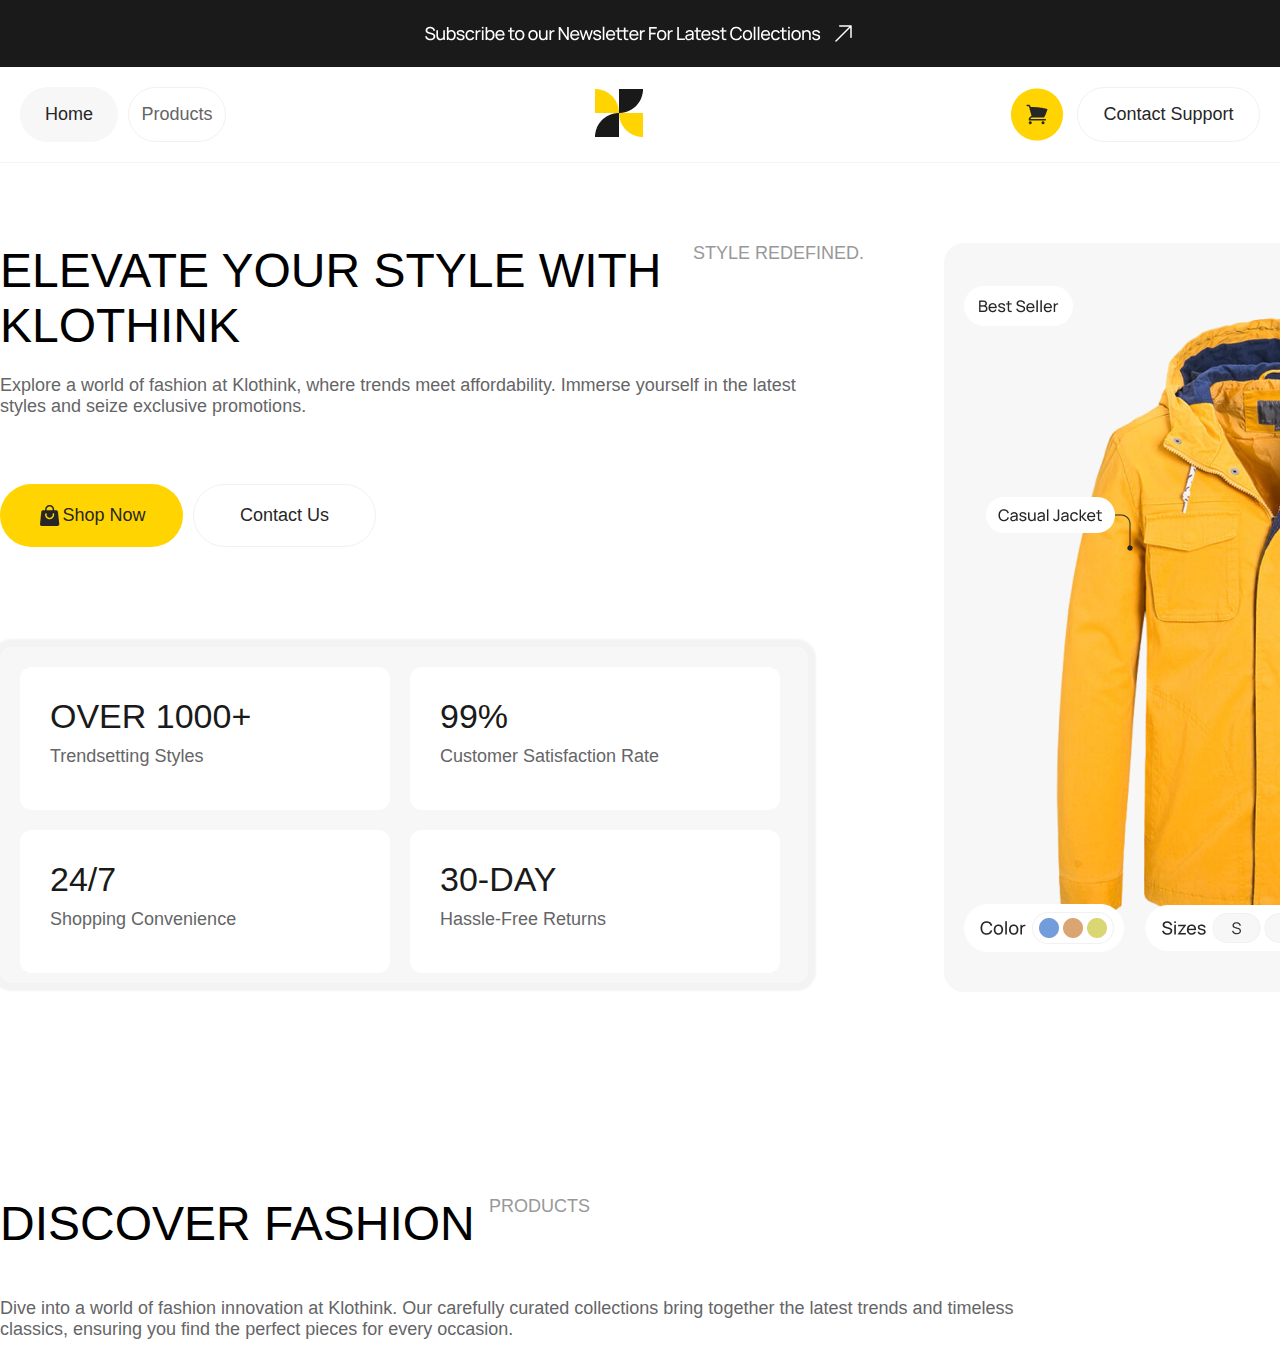
==== index.html @ 0aa6a160 "Add files via upload" ====
<!DOCTYPE html>
<html lang="ru">

<head>
    <meta charset="UTF-8">
    <meta name="viewport" content="width=device-width, initial-scale=1.0">
    <title>Адаптив</title>
    <link rel="stylesheet" href="assets/css/style.css ">
</head>

<body>
    <header>
        <div class="header_inner">
            <div class="header_top">
                <img src="assets/img/link.png" alt="">
            </div>
            <div class="header_bot container">
                <div class="left">
                    <a class="home" href="#">Home</a>
                    <a class="product" href="#">Products</a>
                </div>
                <div class="mid">
                    <img src="assets/img/logo.png" alt="">
                </div>
                <div class="right">
                    <img src="assets/img/cart.png" alt="">
                    <a class="support" href="#">Contact Support</a>
                </div>
            </div>
        </div>
    </header>

    <div class="banner">
        <div class="banner_inner container">
            <div class="banner_left">
                <div class="banner_top">
                    <div class="title">
                        <div class="title_top">
                            <h1>ELEVATE YOUR STYLE WITH KLOTHINK</h1>
                            <p class="style">STYLE REDEFINED.</p>
                        </div>
                        <div class="title_bot">
                            <p>Explore a world of fashion at Klothink, where trends meet affordability. Immerse yourself
                                in the latest styles and seize exclusive promotions.</p>
                        </div>
                    </div>
                    <div class="banner_btn">
                        <a class="shop" href="#"><img src="assets/img/shop.png" alt=""> Shop Now</a>
                        <a class="contact" href="#">Contact Us</a>
                    </div>
                </div>
                <div class="banner_bot">
                    <!-- banner card -->
                    <div class="banner_cards">
                        <div class="bot_card">
                            <p class="card_title">OVER 1000+</p>
                            <p class="card_txt">Trendsetting Styles</p>
                        </div>
                        <div class="bot_card">
                            <p class="card_title">99%</p>
                            <p class="card_txt">Customer Satisfaction Rate</p>
                        </div>
                        <div class="bot_card">
                            <p class="card_title">24/7</p>
                            <p class="card_txt">Shopping Convenience</p>
                        </div>
                        <div class="bot_card">
                            <p class="card_title">30-DAY</p>
                            <p class="card_txt">Hassle-Free Returns</p>
                        </div>
                        <!--banner card -->
                    </div>
                </div>
            </div>
            <div class="banner_right">
                <img src="assets/img/banner_img.png" alt="">
            </div>
        </div>
    </div>
    <!-- banner -->


    <!-- catalog -->
    <div class="catalog">
        <div class="catalog_inner container">
            <div class="catalog_top">
                <div class="catalog_title">
                    <div class="catalog_top">
                        <h1>DISCOVER FASHION</h1>
                        <p class="style">PRODUCTS</p>
                    </div>
                    <div class="catalog_bot">
                        <p>Dive into a world of fashion innovation at Klothink. Our carefully curated collections bring
                            together the latest trends and timeless classics, ensuring you find the perfect pieces for
                            every occasion.</p>
                    </div>
                </div>
            </div>
            <div class="cagtalog_bot">
                
            </div>
        </div>
        
        </div>
        <!-- catalog -->
</body>

</html>
---- assets/css/style.css ----
*{
    margin: 0;
    padding: 0;
    box-sizing: border-box;
    text-decoration: none;
    list-style: none;
    font-family: Arial, Helvetica, sans-serif;
}
.container{
    max-width: 1600px;
    margin: 0 auto;
}
/*header */
.header_top{
    background-color: #1A1A1A;
    height: 67px;
    display: flex;
    justify-content: center;
    align-items: center;
}
.header_bot{
    display: flex;
    justify-content: space-between;
    align-items: center;
    padding: 20px;
    border-bottom: 1px solid #65656712;;
}
.left{
    display: flex;
    gap: 10px;
}
.home{
    color: #262626;
    font-size: 18px;
    width: 98px;
    height: 55px;
    border-radius: 100px;
    background-color: #F7F7F8;
    display: flex;
    align-items: center;
    justify-content: center;
}
.product{
    color: #656567;
    font-size: 18px;
    width: 98px;
    height: 55px;
    border-radius: 100px;
    border: 1px solid #F1F1F3;
    display: flex;
    align-items: center;
    justify-content: center;
}
.right{
    display: flex;
    align-items: center;
    justify-content: center;
    gap: 14px;
}
.support{
    color: #262626;
    font-size: 18px;
    width: 183px;
    height: 55px;
    border-radius: 100px;
    border: 1px solid #F1F1F3;
    display: flex;
    align-items: center;
    justify-content: center;
}
/* header */

/* banner */
.banner{
    margin-top: 80px;
}
.banner_inner{
   display: flex;
   gap: 80px;
}
.title_top{
    display: flex;
    justify-content: space-between;
    align-items: start;
    width: 864px;
    height: 132px;
}
.title h1{
    width: 682px;
    height: 132px;
    font-size: 48px;
    font-weight: 400;
}
.style{
    font-size: 18px;
    color: #98989A;
}
.title_bot p{
    font-size: 18px;
    color: #656567;
    width: 844px;
    height: 54px;
}
.banner_btn{
    display: flex;
    gap: 10px;
    margin-top: 55px;
}
.shop{
    color: #262626;
    background-color: #FFD400;
    font-size: 18px;
    width: 183px;
    height: 63px;
    border-radius: 100px;
    display: flex;
    align-items: center;
    justify-content: center;
}
.contact{
    color: #262626;
    font-size: 18px;
    width: 183px;
    height: 63px;
    border-radius: 100px;
    border: 1px solid #F1F1F3;
    display: flex;
    align-items: center;
    justify-content: center;
}

.banner_bot{
    width: 844px;
    height: 346px;
    margin-top: 100px;
}
.banner_cards{
    width: 808px;
    height: 336px;
    background-color: #F7F7F8;
    box-shadow: 0px 0px 2px 8px rgba(231, 231, 231, 0.485);
    border-radius: 12px;
    padding: 20px;
    display: flex;
    flex-wrap: wrap;
    gap: 20px;
}
.bot_card{
    width: 370px;
    height: 143px;
    background-color: white;
    border-radius: 12px;
    display: flex;
    flex-direction: column;
    align-items: start;
    padding: 30px;
    row-gap: 10px;
}
.card_title{
    font-size: 34px;
    color: #1a1a1a;
    font-weight: 500;
}
.card_txt{
    font-size: 18px;
    color: #656567;
    font-weight: 300;
}
/* banner */

/* cagtalog */
.catalog{
    margin-top: 200px;
}
.catalog_title{
    display: flex;
    flex-direction: column;
    row-gap: 36px;
}
.catalog_top{
    display: flex;
    gap: 8px;
    width: 864px;
    height: 66px;
}
.catalog_title h1{
    width: 481px;
    height: 132px;
    font-size: 48px;
    font-weight: 400;
}
.style{
    font-size: 18px;
    color: #98989A;
}
.catalog_bot p{
    font-size: 18px;
    color: #656567;
    width: 1078px;
    height: 54px;
}


/* catalog */
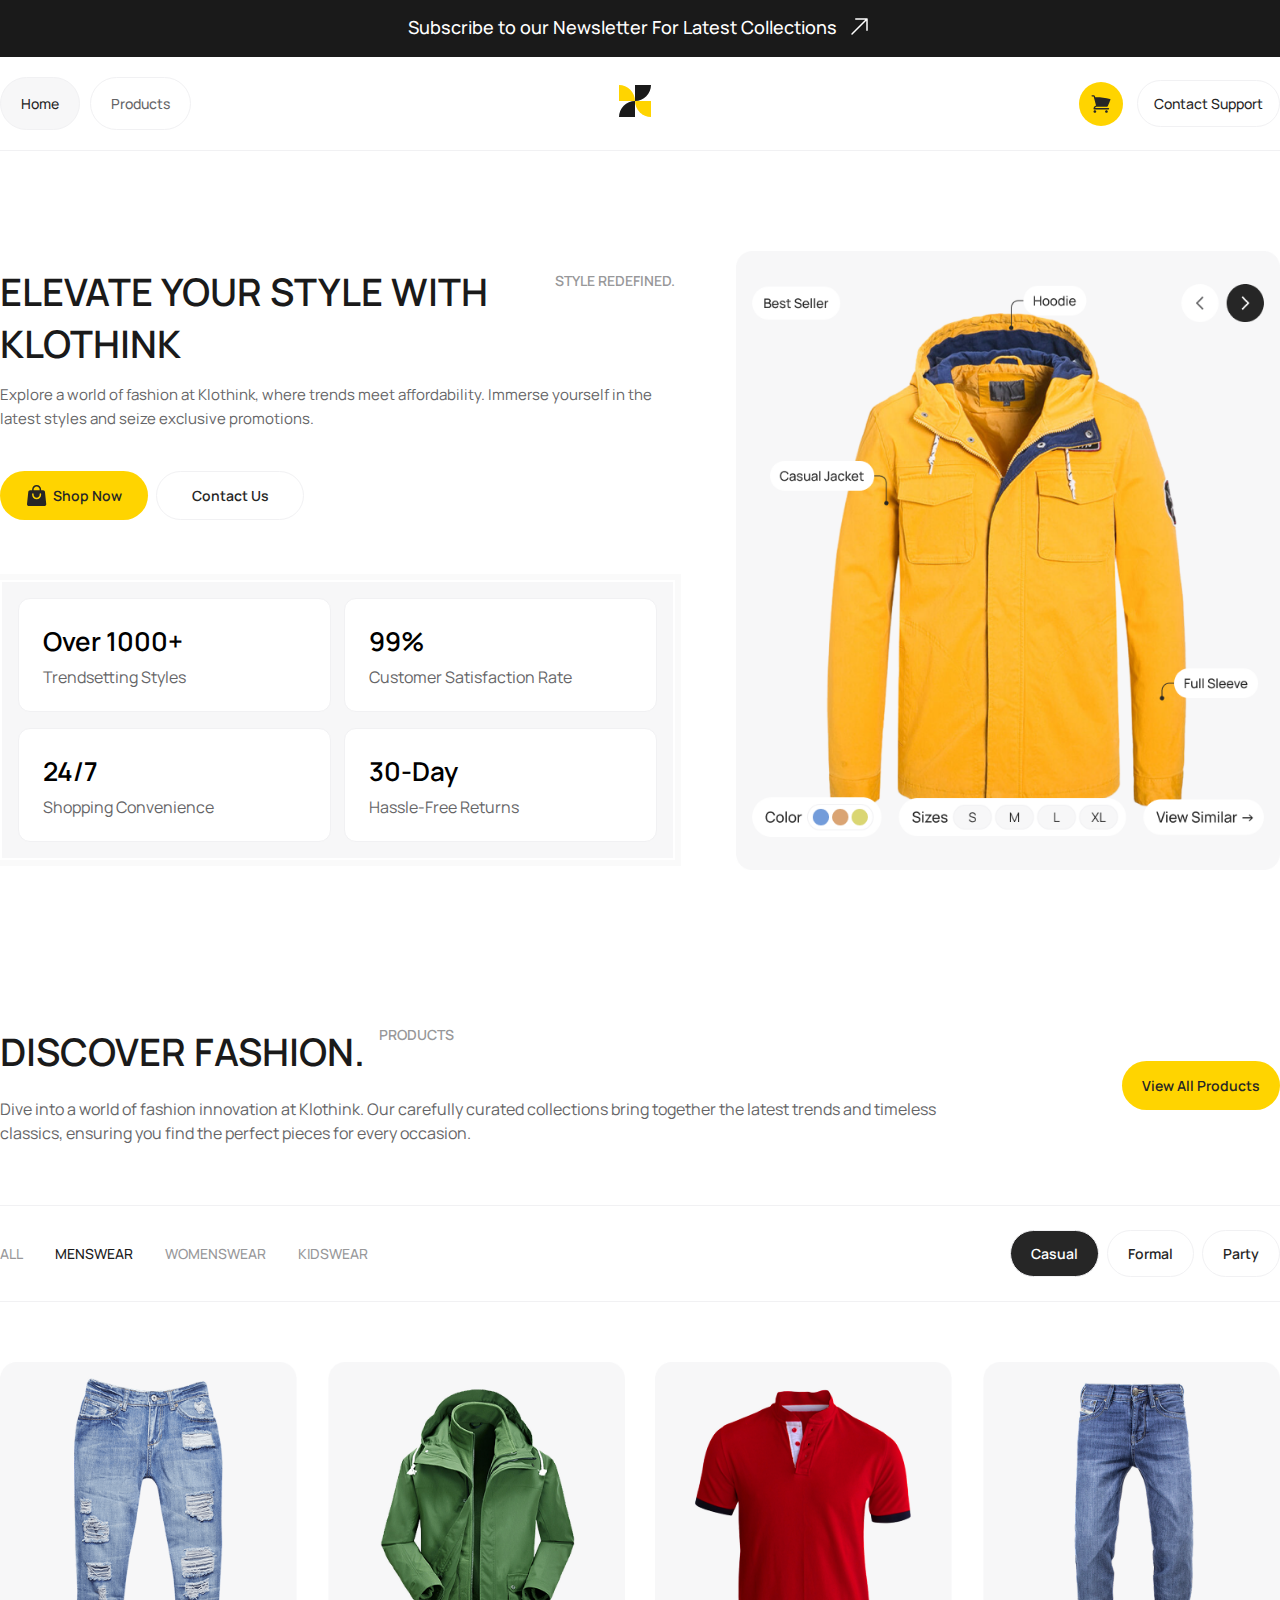
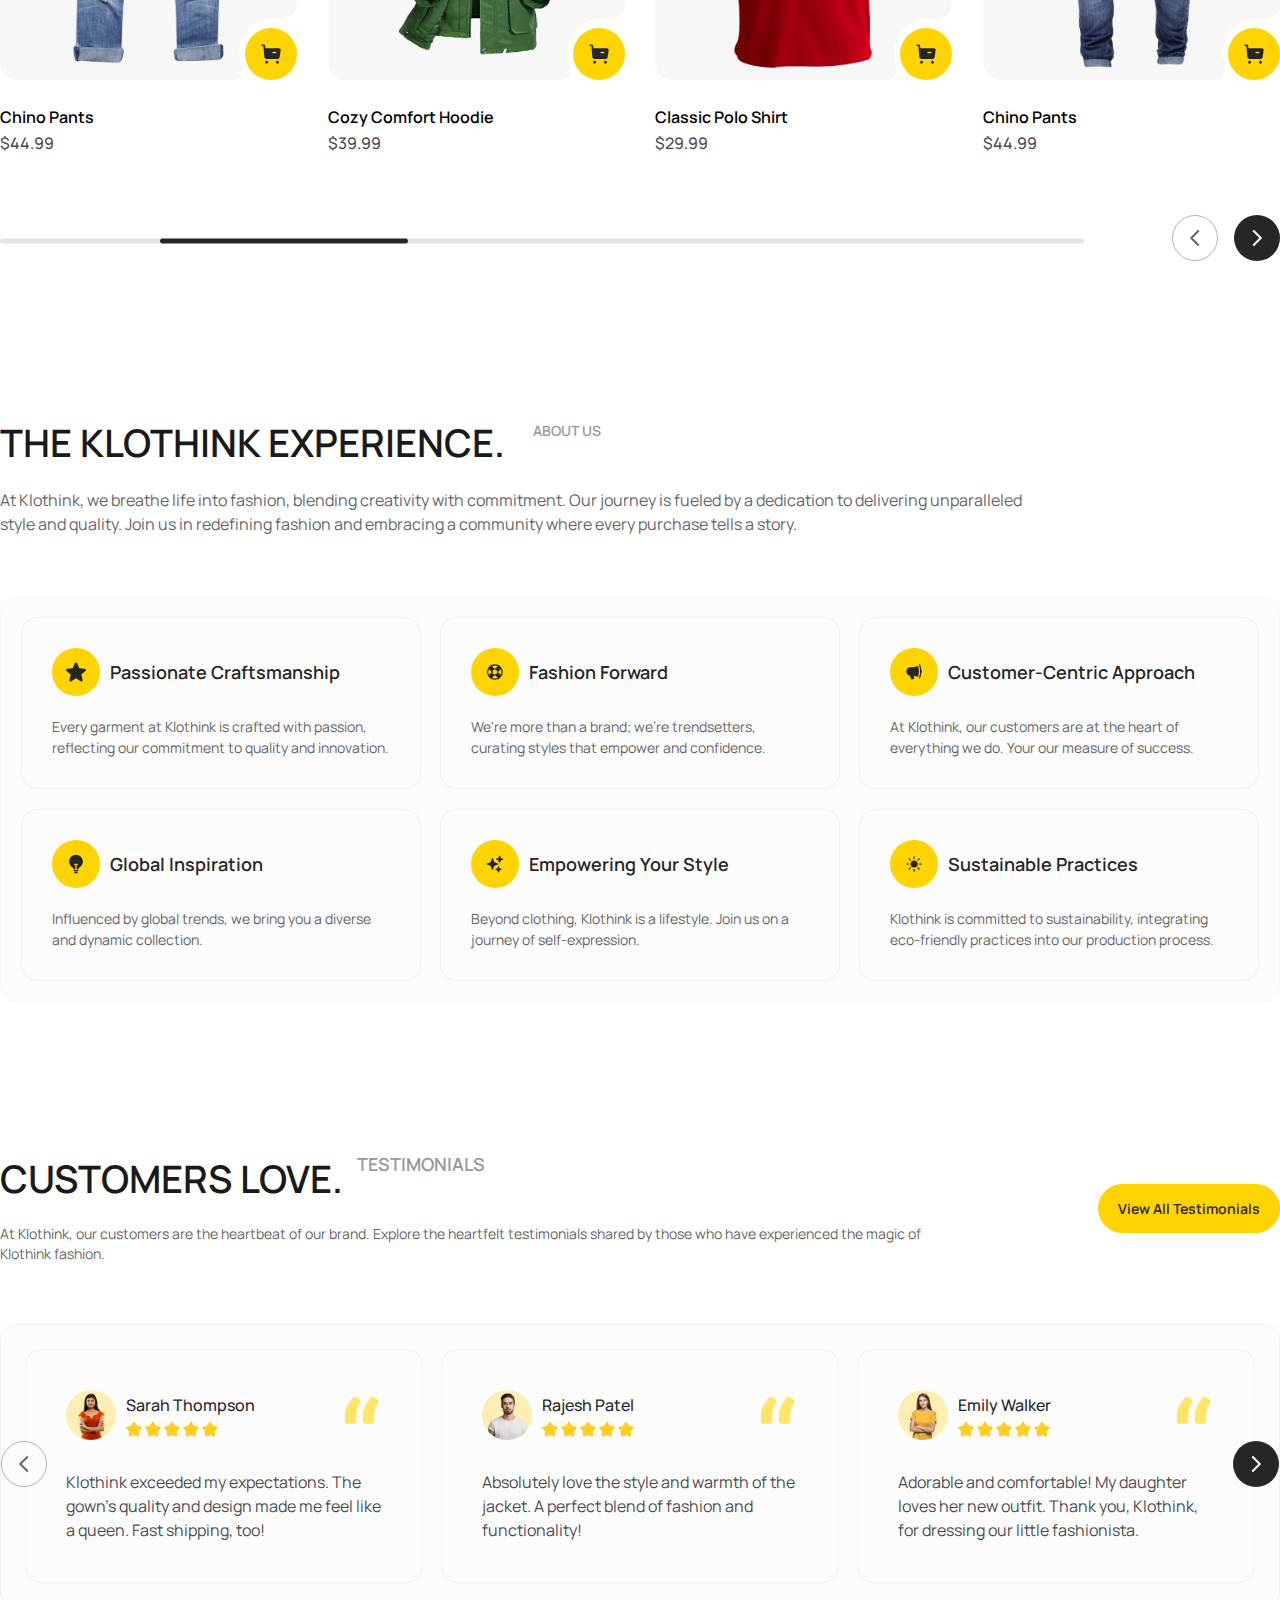
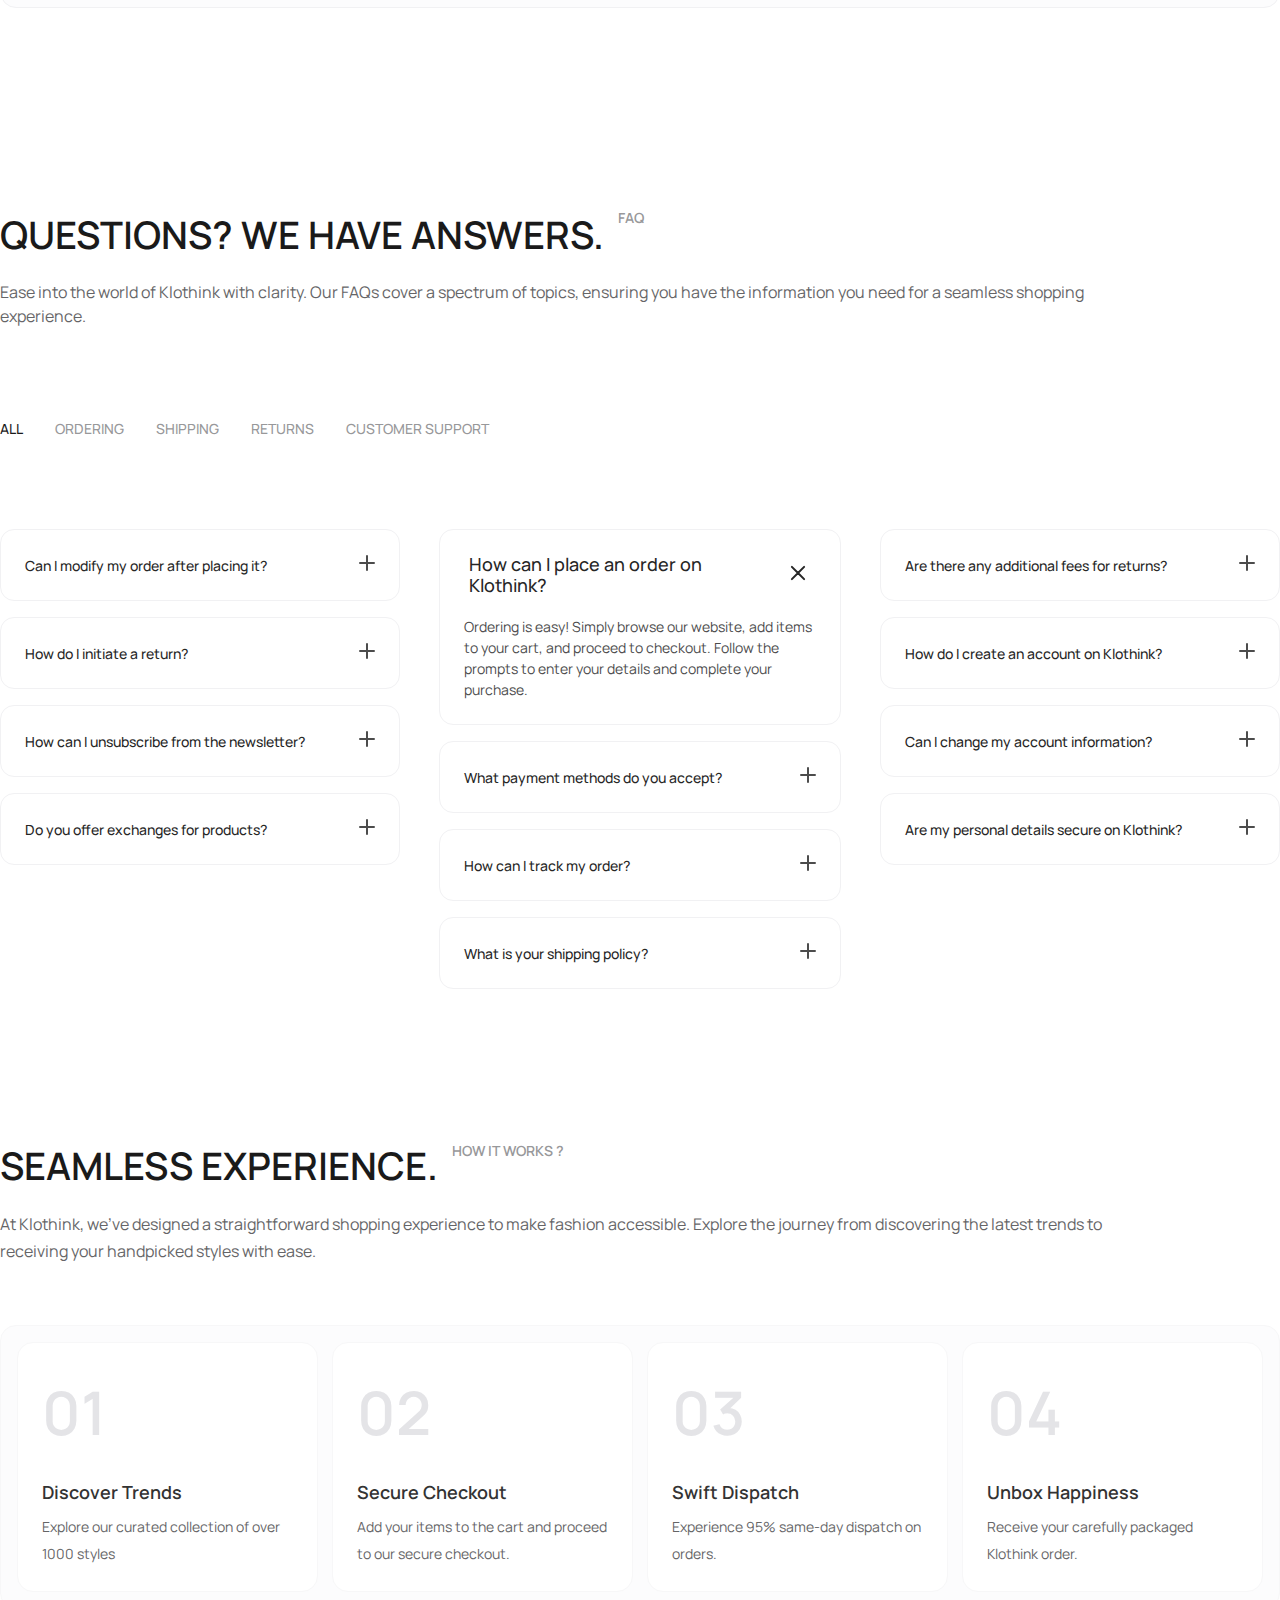
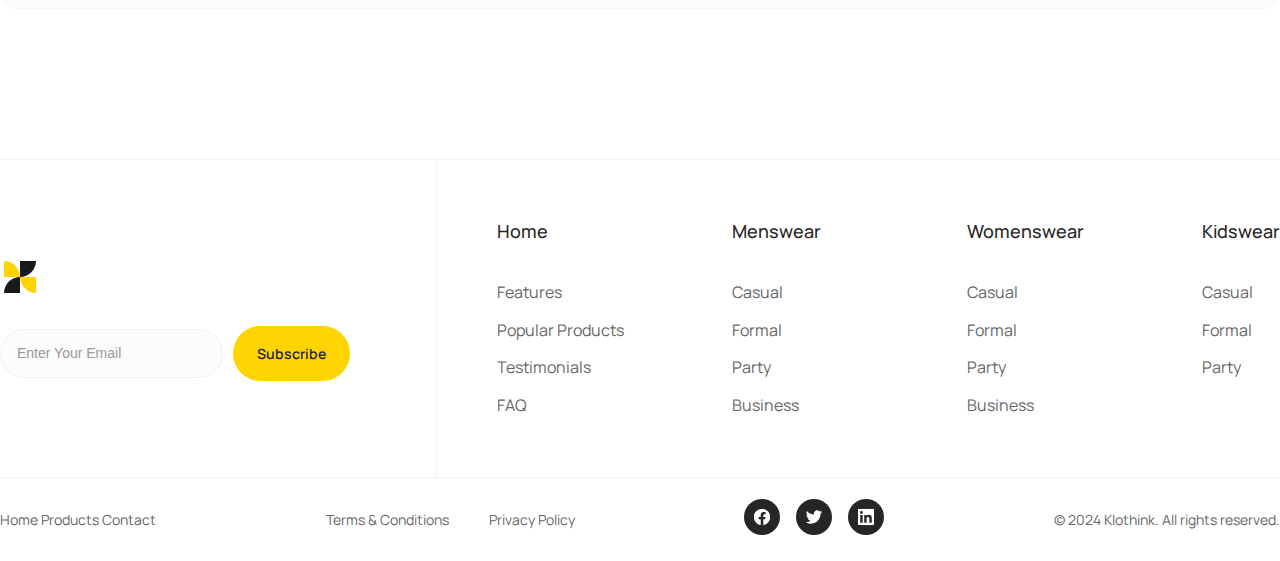
==== commit 6aa4b8f6: "Add files via upload" ====
--- a/index.html
+++ b/index.html
@@ -2,107 +2,876 @@
 <html lang="ru">
 
 <head>
+
     <meta charset="UTF-8">
     <meta name="viewport" content="width=device-width, initial-scale=1.0">
-    <title>Адаптив</title>
-    <link rel="stylesheet" href="assets/css/style.css ">
+    <title>fashion</title>
+    <link rel="stylesheet" href="assets/css/style.css">
+    <link rel="shortcut icon" href="assets/img/header/logo.svg" type="image/x-icon">
+    <link rel="preconnect" href="https://fonts.googleapis.com">
+    <link rel="preconnect" href="https://fonts.gstatic.com" crossorigin>
+    <link href="https://fonts.googleapis.com/css2?family=Manrope:wght@200..800&display=swap" rel="stylesheet">
+    
 </head>
 
+
 <body>
-    <header>
-        <div class="header_inner">
-            <div class="header_top">
-                <img src="assets/img/link.png" alt="">
-            </div>
-            <div class="header_bot container">
-                <div class="left">
-                    <a class="home" href="#">Home</a>
-                    <a class="product" href="#">Products</a>
-                </div>
-                <div class="mid">
-                    <img src="assets/img/logo.png" alt="">
-                </div>
-                <div class="right">
-                    <img src="assets/img/cart.png" alt="">
-                    <a class="support" href="#">Contact Support</a>
-                </div>
+
+    <!-- header -->
+    <header class="header">
+        
+
+            <div class="header__top">
+                <p class="header__top-text">
+                    Subscribe to our Newsletter For Latest Collections
+                </p>
+                <a href="#">
+                    <img src="assets/img/header/vector.svg" alt="header__top-img" class="header__top-img">
+                </a>
+            </div>
+    
+        <div class="container">
+            <div class="header__inner">
+
+                <nav class="menu">
+                    <a href="#" class="menu-link active">Home</a>
+                    <a href="#" class="menu-link">Products</a>
+                </nav>
+
+                <a href="#" class="logo">
+                    <img src="assets/img/header/logo.svg" alt="logo">
+                </a>
+
+                <div class="header__right">
+                    <a href="#" class="korzina-btn">
+                        <img src="assets/img/header/korzina.svg" alt="korzina">
+                    </a>
+
+                    <a href="#" class="header-btn">Contact Support</a>
+
+                    <a class="burger" href="#">
+                        <img src="assets/img/header/burger.svg" alt="burger">
+                    </a>
+                </div>
+                
+
             </div>
         </div>
     </header>
-
-    <div class="banner">
-        <div class="banner_inner container">
-            <div class="banner_left">
-                <div class="banner_top">
-                    <div class="title">
-                        <div class="title_top">
-                            <h1>ELEVATE YOUR STYLE WITH KLOTHINK</h1>
-                            <p class="style">STYLE REDEFINED.</p>
-                        </div>
-                        <div class="title_bot">
-                            <p>Explore a world of fashion at Klothink, where trends meet affordability. Immerse yourself
-                                in the latest styles and seize exclusive promotions.</p>
-                        </div>
-                    </div>
-                    <div class="banner_btn">
-                        <a class="shop" href="#"><img src="assets/img/shop.png" alt=""> Shop Now</a>
-                        <a class="contact" href="#">Contact Us</a>
-                    </div>
-                </div>
-                <div class="banner_bot">
-                    <!-- banner card -->
-                    <div class="banner_cards">
-                        <div class="bot_card">
-                            <p class="card_title">OVER 1000+</p>
-                            <p class="card_txt">Trendsetting Styles</p>
-                        </div>
-                        <div class="bot_card">
-                            <p class="card_title">99%</p>
-                            <p class="card_txt">Customer Satisfaction Rate</p>
-                        </div>
-                        <div class="bot_card">
-                            <p class="card_title">24/7</p>
-                            <p class="card_txt">Shopping Convenience</p>
-                        </div>
-                        <div class="bot_card">
-                            <p class="card_title">30-DAY</p>
-                            <p class="card_txt">Hassle-Free Returns</p>
-                        </div>
-                        <!--banner card -->
-                    </div>
-                </div>
-            </div>
-            <div class="banner_right">
-                <img src="assets/img/banner_img.png" alt="">
+    <!-- end-header -->
+
+
+    <!-- main -->
+    <main class="main">
+        
+        <!-- banner -->
+        <div class="banner">
+            <div class="container">
+                <div class="banner__inner">
+
+                    <div class="banner__left">
+
+                        <div class="banner__content">
+    
+                            <h2 class="banner__title">
+                                Elevate Your Style with Klothink
+                            </h2>
+    
+                            <p class="banner__subtitle">
+                                Style Redefined.
+                            </p>
+    
+                        </div>
+    
+                        <p class="banner__text">
+                            Explore a world of fashion at Klothink, where trends meet affordability. Immerse yourself in the latest styles and seize exclusive promotions.
+                        </p>
+    
+                        <div class="banner__btn-group">
+    
+                            <a href="#" class="shop-btn">
+                                <img src="assets/img/banner/buy.svg" alt="buy">
+                                Shop Now
+                            </a>
+    
+                            <a href="#" class="us-btn">
+                                Contact Us
+                            </a>
+    
+                        </div>
+
+                        <div class="sub">
+                            <div class="sub-cart">
+
+                                <h3 class="sub-cart__title">
+                                    Over 1000+
+                                </h3>
+
+                                <p class="sub-cart__text">
+                                    Trendsetting Styles
+                                </p>
+
+                            </div>
+                            <div class="sub-cart">
+
+                                <h3 class="sub-cart__title">
+                                    99%
+                                </h3>
+
+                                <p class="sub-cart__text">
+                                    Customer Satisfaction Rate
+                                </p>
+
+                            </div>
+                            <div class="sub-cart">
+
+                                <h3 class="sub-cart__title">
+                                    24/7
+                                </h3>
+
+                                <p class="sub-cart__text">
+                                    Shopping Convenience
+                                </p>
+
+                            </div>
+                            <div class="sub-cart">
+
+                                <h3 class="sub-cart__title">
+                                    30-Day
+                                </h3>
+
+                                <p class="sub-cart__text">
+                                    Hassle-Free Returns
+                                </p>
+
+                            </div>
+                        </div>
+
+                    </div>
+
+
+                    <div class="banner__right">
+                        <img src="assets/img/banner/banner.png" alt="banner-img">
+                        <div class="banner-str">
+                            <a href="#" class="left-arrow">
+                                <img src="assets/img/banner/left-arrow.svg" alt="left-arrow">
+                            </a>
+                            <a href="#" class="left-arrow">
+                                <img src="assets/img/banner/right-arrow.svg" alt="right-arrow">
+                            </a>
+                        </div>
+                    </div>
+
+                </div>
             </div>
         </div>
-    </div>
-    <!-- banner -->
-
-
-    <!-- catalog -->
-    <div class="catalog">
-        <div class="catalog_inner container">
-            <div class="catalog_top">
-                <div class="catalog_title">
-                    <div class="catalog_top">
-                        <h1>DISCOVER FASHION</h1>
-                        <p class="style">PRODUCTS</p>
-                    </div>
-                    <div class="catalog_bot">
-                        <p>Dive into a world of fashion innovation at Klothink. Our carefully curated collections bring
-                            together the latest trends and timeless classics, ensuring you find the perfect pieces for
-                            every occasion.</p>
-                    </div>
-                </div>
-            </div>
-            <div class="cagtalog_bot">
+        <!-- end-banner -->
+
+        <!-- catalog -->
+        <div class="catalog">
+            <div class="container">
+                <div class="catalog__inner">
+
+                    <div class="catalog__content">
+                        <div class="catalog__left">
+                            <div class="catalog__left-top">
+                                <h2 class="catalog__title">
+                                    Discover Fashion.
+                                </h2>
+        
+                                <p class="catalog__subtitle">
+                                    Products
+                                </p>
+                            </div>
+
+                            <p class="catalog__left-text">
+                                Dive into a world of fashion innovation at Klothink. Our carefully curated collections bring together the latest trends and timeless classics, ensuring you find the perfect pieces for every occasion.
+                            </p>
+                        </div>
+
+                        <a href="#" class="catalog__content-btn">
+                            View All Products
+                        </a>
+                    </div>
+
+                    <div class="catalog-nav">
+
+                        <div class="filter">
+                            <a href="#" class="filter-link">All</a>
+                            <a href="#" class="filter-link filter-active">Menswear</a>
+                            <a href="#" class="filter-link">Womenswear</a>
+                            <a href="#" class="filter-link filter-a">Kidswear</a>
+                        </div>
+
+                        <div class="catalog__menu">
+                            <a href="#" class="catalog__menu-link catalog-active">Casual</a>
+                            <a href="#" class="catalog__menu-link">Formal</a>
+                            <a href="#" class="catalog__menu-link">Party</a>
+                        </div>
+
+                    </div>
+
+                    <div class="catalog-cards">
+                        <div class="catalog-card">
+                            <img src="assets/img/catalog/Shape1.png" alt="shape">
+                            <div class="catalog-card__bott">
+                                <div class="catalog-card__info">
+                                    <h3 class="catalog-card__title">
+                                        Chino Pants
+                                    </h3>
+                                    <p class="price">
+                                        $44.99
+                                    </p>
+                                </div>
+                                <div class="catalog-card__pag">
+                                    <a href="#">
+                                        <img src="assets/img/catalog/left.svg" alt="arrow">
+                                    </a>
+                                    <a href="#">
+                                        <img src="assets/img/catalog/right.svg" alt="arrow">
+                                    </a>
+                                </div>
+                            </div>
+                            <a href="#" class="kor">
+                                <img src="assets/img/catalog/korzina.svg" alt="kor">
+                            </a>
+                        </div>
+
+                        <div class="catalog-card catalog-card__none">
+                            <img src="assets/img/catalog/Shape2.png" alt="shape">
+                            <h3 class="catalog-card__title">
+                                Cozy Comfort Hoodie
+                            </h3>
+                            <p class="price">
+                                $39.99
+                            </p>
+                            <a href="#" class="kor">
+                                <img src="assets/img/catalog/korzina.svg" alt="kor">
+                            </a>
+                        </div>
+
+                        <div class="catalog-card catalog-card__none">
+                            <img src="assets/img/catalog/Shape3.png" alt="shape">
+                            <h3 class="catalog-card__title">
+                                Classic Polo Shirt
+                            </h3>
+                            <p class="price">
+                                $29.99
+                            </p>
+                            <a href="#" class="kor">
+                                <img src="assets/img/catalog/korzina.svg" alt="kor">
+                            </a>
+                        </div>
+
+                        <div class="catalog-card catalog-card__none">
+                            <img src="assets/img/catalog/Shape4.png" alt="shape">
+                            <div class="catalog-card__info">
+                                <h3 class="catalog-card__title">
+                                    Chino Pants
+                                </h3>
+                                <p class="price">
+                                    $44.99
+                                </p>
+                            </div>
+                            <a href="#" class="kor">
+                                <img src="assets/img/catalog/korzina.svg" alt="kor">
+                            </a>
+ 
+                        </div>
+                    </div>
+
+                    <div class="catalog__bottom">
+                        <img src="assets/img/catalog/scroller2.png" alt="scroller" class="scroller2">
+                        <img class="scroller" src="assets/img/catalog/Scroller.png" alt="Scroller">
+                        <div class="catalog-pag">
+                            <a href="#">
+                                <img src="assets/img/catalog/left.svg" alt="arrow">
+                            </a>
+                            <a href="#">
+                                <img src="assets/img/catalog/right.svg" alt="arrow">
+                            </a>
+                        </div>
+                    </div>
+
+                </div>
+            </div>
+        </div>
+        <!-- end-catalog -->
+
+        <!-- about -->
+        <div class="about">
+            <div class="container">
+
+                <div class="about__content">
+                    <div class="about__content-top">
+                        <h2 class="about__content-title">
+                            The Klothink Experience.
+                        </h2>
+
+                        <p class="about__content-subtitle">
+                            About Us
+                        </p>
+                    </div>
+
+                    <p class="about__content-text">
+                        At Klothink, we breathe life into fashion, blending creativity with commitment. Our journey is fueled by a dedication to delivering unparalleled style and quality. Join us in redefining fashion and embracing a community where every purchase tells a story.
+                    </p>
+                </div>
+
+
+                <div class="about__inner">
+                    <div class="about-card">
+                        <div class="about-card__top">
+                            <div class="about-img">
+                                <img src="assets/img/about/icon6.svg" alt="about-img">
+                            </div>
+                            <p class="about-card__name">
+                                Passionate Craftsmanship
+                            </p>
+                        </div>
+                        <div class="about-card__text">
+                            Every garment at Klothink is crafted with passion, reflecting our commitment to quality and innovation.
+                        </div>
+                    </div>
+
+                    <div class="about-card">
+                        <div class="about-card__top">
+                            <div class="about-img">
+                                <img src="assets/img/about/icon1.svg" alt="about-img">
+                            </div>
+                            <p class="about-card__name">
+                                Fashion Forward
+                            </p>
+                        </div>
+                        <div class="about-card__text">
+                            We're more than a brand; we're trendsetters, curating styles that empower and confidence.
+                        </div>
+                    </div>
+
+                    <div class="about-card about-card__none">
+                        <div class="about-card__top">
+                            <div class="about-img">
+                                <img src="assets/img/about/icon2.svg" alt="about-img">
+                            </div>
+                            <p class="about-card__name">
+                                Customer-Centric Approach
+                            </p>
+                        </div>
+                        <div class="about-card__text">
+                            At Klothink, our customers are at the heart of everything we do. Your our measure of success.
+                        </div>
+                    </div>
+
+                    <div class="about-card about-card__none">
+                        <div class="about-card__top">
+                            <div class="about-img">
+                                <img src="assets/img/about/icon3.svg" alt="about-img">
+                            </div>
+                            <p class="about-card__name">
+                                Global Inspiration
+                            </p>
+                        </div>
+                        <div class="about-card__text">
+                            Influenced by global trends, we bring you a diverse and dynamic collection.
+                        </div>
+                    </div>
+
+                    <div class="about-card about-card__none">
+                        <div class="about-card__top">
+                            <div class="about-img">
+                                <img src="assets/img/about/icon4.svg" alt="about-img">
+                            </div>
+                            <p class="about-card__name">
+                                Empowering Your Style
+                            </p>
+                        </div>
+                        <div class="about-card__text">
+                            Beyond clothing, Klothink is a lifestyle. Join us on a journey of self-expression.
+                        </div>
+                    </div>
+
+                    <div class="about-card about-card__none">
+                        <div class="about-card__top">
+                            <div class="about-img">
+                                <img src="assets/img/about/icon5.svg" alt="about-img">
+                            </div>
+                            <p class="about-card__name">
+                                Sustainable Practices
+                            </p>
+                        </div>
+                        <div class="about-card__text">
+                            Klothink is committed to sustainability, integrating eco-friendly practices into our production process.
+                        </div>
+                    </div>
+
+                    
+                </div>
+                <div class="about-card__view">
+                    <a href="#" class="view__text">Wiew All</a>
+                    <img src="assets/img/about/Icon.svg" alt="icon">
+                </div>
+            </div>
+        </div>
+        <!-- end-about -->
+
+        <!-- otz -->
+        <div class="otz">
+            <div class="container">
+
+                <div class="otz__content">
+                    <div class="otz__left">
+                        <div class="otz__left-top">
+                            <h2 class="otz__title">
+                                Customers Love.
+                            </h2>
+    
+                            <p class="otz__subtitle">
+                                Testimonials
+                            </p>
+                        </div>
+
+                        <p class="otz__left-text">
+                            At Klothink, our customers are the heartbeat of our brand. Explore the heartfelt testimonials shared by those who have experienced the magic of Klothink fashion.
+                        </p>
+                    </div>
+
+                    <a href="#" class="otz__content-btn">
+                        View All Testimonials
+                    </a>
+                </div>
+
+                <div class="otz__inner">
+                    <div class="otz-card">
+                        <div class="otz__top">
+                            <div class="user">
+                                <img src="assets/img/otz/Image.svg" alt="shape">
+                                <div class="user__content">
+                                    <p class="name">Sarah Thompson</p>
+                                    <div class="stars">
+                                        <img src="assets/img/otz/Shape.svg" alt="star">
+                                        <img src="assets/img/otz/Shape.svg" alt="star">
+                                        <img src="assets/img/otz/Shape.svg" alt="star">
+                                        <img src="assets/img/otz/Shape.svg" alt="star">
+                                        <img src="assets/img/otz/Shape.svg" alt="star">
+                                    </div>
+                                </div>
+                            </div>
+                            <img src="assets/img/otz/Icon.svg" alt="r-otz" class="r-otz">
+                        </div>
+                        <div class="otz__text">
+                            Klothink exceeded my expectations. The gown's quality and design made me feel like a queen. Fast shipping, too!
+                        </div>
+                    </div>
+                    <div class="otz-card otz-card__none-mobile">
+                        <div class="otz__top">
+                            <div class="user">
+                                <img src="assets/img/otz/Image-1.svg" alt="shape">
+                                <div class="user__content">
+                                    <p class="name">Rajesh Patel</p>
+                                    <div class="stars">
+                                        <img src="assets/img/otz/Shape.svg" alt="star">
+                                        <img src="assets/img/otz/Shape.svg" alt="star">
+                                        <img src="assets/img/otz/Shape.svg" alt="star">
+                                        <img src="assets/img/otz/Shape.svg" alt="star">
+                                        <img src="assets/img/otz/Shape.svg" alt="star">
+                                    </div>
+                                </div>
+                            </div>
+                            <img src="assets/img/otz/Icon.svg" alt="r-otz" class="r-otz">
+                        </div>
+                        <div class="otz__text">
+                            Absolutely love the style and warmth of the jacket. A perfect blend of fashion and functionality!
+                        </div>
+                    </div>
+                    <div class="otz-card otz-card__none">
+                        <div class="otz__top">
+                            <div class="user">
+                                <img src="assets/img/otz/Image-2.svg" alt="shape">
+                                <div class="user__content">
+                                    <p class="name">Emily Walker</p>
+                                    <div class="stars">
+                                        <img src="assets/img/otz/Shape.svg" alt="star">
+                                        <img src="assets/img/otz/Shape.svg" alt="star">
+                                        <img src="assets/img/otz/Shape.svg" alt="star">
+                                        <img src="assets/img/otz/Shape.svg" alt="star">
+                                        <img src="assets/img/otz/Shape.svg" alt="star">
+                                    </div>
+                                </div>
+                            </div>
+                            <img src="assets/img/otz/Icon.svg" alt="r-otz" class="r-otz">
+                        </div>
+                        <div class="otz__text">
+                            Adorable and comfortable! My daughter loves her new outfit. Thank you, Klothink, for dressing our little fashionista.
+                        </div>
+                    </div>
+                    <a href="#" class="left">
+                        <img src="assets/img/catalog/left.svg" alt="arrow">
+                    </a>
+                    <a href="#" class="right">
+                        <img src="assets/img/catalog/right.svg" alt="arrow">
+                    </a>
+                </div>
+            </div>
+        </div>
+        <!-- end-otz -->
+
+        <!-- ques -->
+        <div class="ques">
+            <div class="container">
+
+                <div class="ques__content">
+                    <div class="ques__content-top">
+                        <h2 class="ques__content-title">
+                            Questions? We Have Answers.
+                        </h2>
+
+                        <p class="ques__content-subtitle">
+                            FAQ
+                        </p>
+                    </div>
+
+                    <p class="ques__content-text">
+                        Ease into the world of Klothink with clarity. Our FAQs cover a spectrum of topics, ensuring you have the information you need for a seamless shopping experience.
+                    </p>
+
+                    <a href="#" class="faq-btn">
+                        Vill All FAQ’s
+                    </a>
+                </div>
+
+                <div class="filter ques-filter">
+                    <a href="#" class="filter-link filter-active">All</a>
+                    <a href="#" class="filter-link">Ordering</a>
+                    <a href="#" class="filter-link">Shipping</a>
+                    <a href="#" class="filter-link">Returns</a>
+                    <a href="#" class="filter-link filter-link__none">Customer Support</a>
+                </div>
+
+                <div class="ques__inner">
+                    <div class="ques__block">
+                        <div class="ques__card">
+                            <p class="ques__card-text">
+                                Can I modify my order after placing it?
+                            </p>
+                            <a href="#" class="ques__card-img">
+                                <img src="assets/img/ques/plus.svg" alt="plus">
+                            </a>
+                        </div>
+                        <div class="ques__card">
+                            <p class="ques__card-text">
+                                How do I initiate a return?
+                            </p>
+                            <a href="#" class="ques__card-img">
+                                <img src="assets/img/ques/plus.svg" alt="plus">
+                            </a>
+                        </div>
+                        <div class="ques__card">
+                            <p class="ques__card-text">
+                                How can I unsubscribe from the newsletter?
+                            </p>
+                            <a href="#" class="ques__card-img">
+                                <img src="assets/img/ques/plus.svg" alt="plus">
+                            </a>
+                        </div>
+                        <div class="ques__card">
+                            <p class="ques__card-text">
+                                Do you offer exchanges for products?
+                            </p>
+                            <a href="#" class="ques__card-img">
+                                <img src="assets/img/ques/plus.svg" alt="plus">
+                            </a>
+                        </div>
+                    </div>
+
+                    <div class="ques__block ques__block-none">
+                        <div class="ques__card ques__card-act">
+                            <div class="ques__card-top">
+                                <p class="ques__card-text ques__card-active">
+                                    How can I place an order on Klothink?
+                                </p>
+                                <a href="#" class="ques__card-img">
+                                    <img class="x-img" src="assets/img/ques/x.svg" alt="x">
+                                </a>
+                            </div>
+                            <p class="comment">
+                                Ordering is easy! Simply browse our website, add items to your cart, and proceed to checkout. Follow the prompts to enter your details and complete your purchase.
+                            </p>
+                        </div>
+                        <div class="ques__card">
+                            <p class="ques__card-text">
+                                What payment methods do you accept?
+                            </p>
+                            <a href="#" class="ques__card-img">
+                                <img src="assets/img/ques/plus.svg" alt="plus">
+                            </a>
+                        </div>
+                        <div class="ques__card">
+                            <p class="ques__card-text">
+                                How can I track my order?
+                            </p>
+                            <a href="#" class="ques__card-img">
+                                <img src="assets/img/ques/plus.svg" alt="plus">
+                            </a>
+                        </div>
+                        <div class="ques__card">
+                            <p class="ques__card-text">
+                                What is your shipping policy?
+                            </p>
+                            <a href="#" class="ques__card-img">
+                                <img src="assets/img/ques/plus.svg" alt="plus">
+                            </a>
+                        </div>
+                    </div>
+
+                    <div class="ques__block ques__block-none">
+                        <div class="ques__card">
+                            <p class="ques__card-text">
+                                Are there any additional fees for returns?
+                            </p>
+                            <a href="#" class="ques__card-img">
+                                <img src="assets/img/ques/plus.svg" alt="plus">
+                            </a>
+                        </div>
+                        <div class="ques__card">
+                            <p class="ques__card-text">
+                                How do I create an account on Klothink?
+                            </p>
+                            <a href="#" class="ques__card-img">
+                                <img src="assets/img/ques/plus.svg" alt="plus">
+                            </a>
+                        </div>
+                        <div class="ques__card">
+                            <p class="ques__card-text">
+                                Can I change my account information?
+                            </p>
+                            <a href="#" class="ques__card-img">
+                                <img src="assets/img/ques/plus.svg" alt="plus">
+                            </a>
+                        </div>
+                        <div class="ques__card">
+                            <p class="ques__card-text">
+                                Are my personal details secure on Klothink?
+                            </p>
+                            <a href="#" class="ques__card-img">
+                                <img src="assets/img/ques/plus.svg" alt="plus">
+                            </a>
+                        </div>
+                    </div>
+                </div>
+
+            </div>
+        </div>
+        <!-- end-ques -->
+
+        <!-- seam -->
+        <div class="seam">
+            <div class="container">
+
+                <div class="seam__content">
+                    <div class="seam__content-top">
+                        <h2 class="seam__content-title">
+                            Seamless Experience.
+                        </h2>
+
+                        <p class="seam__content-subtitle">
+                            How it Works ?
+                        </p>
+                    </div>
+
+                    <p class="seam__content-text">
+                        At Klothink, we've designed a straightforward shopping experience to make fashion accessible. Explore the journey from discovering the latest trends to receiving your handpicked styles with ease.
+                    </p>
+                </div>
                 
+                <div class="seam__inner">
+                    <div class="seam__card">
+                        <p class="num">
+                            01
+                        </p>
+                        <div class="r-cont">
+                            <h3 class="seam__card-title">
+                                Discover Trends
+                            </h3>
+                            <p class="seam__card-text">
+                                Explore our curated collection of over 1000 styles
+                            </p>
+                        </div>
+                    </div>
+                    <div class="seam__card">
+                        <p class="num">
+                            02
+                        </p>
+                        <h3 class="seam__card-title">
+                            Secure Checkout
+                        </h3>
+                        <p class="seam__card-text">
+                            Add your items to the cart and proceed to our secure checkout.
+                        </p>
+                    </div>
+                    <div class="seam__card">
+                        <p class="num">
+                            03
+                        </p>
+                        <h3 class="seam__card-title">
+                            Swift Dispatch
+                        </h3>
+                        <p class="seam__card-text">
+                            Experience 95% same-day dispatch on orders.
+                        </p>
+                    </div>
+                    <div class="seam__card">
+                        <p class="num">
+                            04
+                        </p>
+                        <h3 class="seam__card-title">
+                            Unbox Happiness
+                        </h3>
+                        <p class="seam__card-text">
+                            Receive your carefully packaged Klothink order.
+                        </p>
+                    </div>
+                </div>
             </div>
         </div>
-        
+        <!-- end-seam -->
+
+    </main>
+    <!-- end-main -->
+    
+
+    <!-- footer -->
+    <footer class="footer">
+        <div class="container">
+            <div class="footer__inner">
+
+                <div class="l-footer">
+                    <a href="#" class="logo">
+                        <img src="assets/img/header/logo.svg" alt="logo">
+                    </a>
+                    <div class="l-footer__bottom">
+                        <input type="text" class="footer-input" placeholder="Enter Your Email">
+                        <a href="#" class="footer-btn">
+                            Subscribe
+                        </a>
+                    </div>
+                    <div class="icons-l">
+                        <a class="icon" href="#">
+                            <img src="assets/img/footer/facebook.svg" alt="icon">
+                        </a>
+                        <a class="icon" href="#">
+                            <img src="assets/img/footer/twitter.svg" alt="icon">
+                        </a>
+                        <a class="icon" href="#">
+                            <img src="assets/img/footer/instagram.svg" alt="icon">
+                        </a>
+                    </div>
+                </div>
+
+                <div class="r-footer r-footer__none">
+
+                    <nav class="footer__menu">
+                        <a href="#" class="footer__menu-link footer__menu-active">
+                            Home
+                        </a>
+                        <a href="#" class="footer__menu-link">
+                            Features
+                        </a>
+                        <a href="#" class="footer__menu-link">
+                            Popular Products
+                        </a>
+                        <a href="#" class="footer__menu-link">
+                            Testimonials
+                        </a>
+                        <a href="#" class="footer__menu-link">
+                            FAQ
+                        </a>
+                    </nav>
+
+                    <nav class="footer__menu">
+                        <a href="#" class="footer__menu-link footer__menu-active">
+                            Menswear
+                        </a>
+                        <a href="#" class="footer__menu-link">
+                            Casual
+                        </a>
+                        <a href="#" class="footer__menu-link">
+                            Formal
+                        </a>
+                        <a href="#" class="footer__menu-link">
+                            Party
+                        </a>
+                        <a href="#" class="footer__menu-link">
+                            Business
+                        </a>
+                    </nav>
+
+                    <nav class="footer__menu">
+                        <a href="#" class="footer__menu-link footer__menu-active">
+                            Womenswear
+                        </a>
+                        <a href="#" class="footer__menu-link">
+                            Casual
+                        </a>
+                        <a href="#" class="footer__menu-link">
+                            Formal
+                        </a>
+                        <a href="#" class="footer__menu-link">
+                            Party
+                        </a>
+                        <a href="#" class="footer__menu-link">
+                            Business
+                        </a>
+                    </nav>
+
+                    <nav class="footer__menu footer__menu-act">
+                        <a href="#" class="footer__menu-link footer__menu-active">
+                            Kidswear
+                        </a>
+                        <a href="#" class="footer__menu-link">
+                            Casual
+                        </a>
+                        <a href="#" class="footer__menu-link">
+                            Formal
+                        </a>
+                        <a href="#" class="footer__menu-link">
+                            Party
+                        </a>
+                    </nav>
+                </div>
+
+            </div>
+
+            <div class="footer__bottom">
+                <nav class="footer__bottom-menu">
+                    <a class="footer__bottom-link" href="#">Home</a>
+                    <a class="footer__bottom-link" href="#">Products</a>
+                    <a class="footer__bottom-link" href="#">Contact</a>
+                </nav>
+                <div class="footer__bot-l">
+                    <a href="#" class="footer__bottom-link">Terms & Conditions</a>
+                    <a href="#" class="footer__bottom-link">Privacy Policy</a>
+                </div>
+
+                <div class="icons">
+                    <a class="icon" href="#">
+                        <img src="assets/img/footer/facebook.svg" alt="icon">
+                    </a>
+                    <a class="icon" href="#">
+                        <img src="assets/img/footer/twitter.svg" alt="icon">
+                    </a>
+                    <a class="icon" href="#">
+                        <img src="assets/img/footer/instagram.svg" alt="icon">
+                    </a>
+                </div>
+
+                <a href="#" class="copy">
+                    © 2024 Klothink. All rights reserved.
+                </a>
+            </div>
         </div>
-        <!-- catalog -->
+    </footer>
+    <!-- end-footer -->
+
 </body>
 
 </html>--- a/assets/css/style.css
+++ b/assets/css/style.css
@@ -4,201 +4,2368 @@
     box-sizing: border-box;
     text-decoration: none;
     list-style: none;
-    font-family: Arial, Helvetica, sans-serif;
-}
+}
+
+body{
+    font-family: "Manrope", sans-serif;
+}
+
 .container{
     max-width: 1600px;
     margin: 0 auto;
-}
-/*header */
-.header_top{
+    padding: 0px -15px;
+}
+
+h1, h2, h3, h4, h5, h6{
+    margin: 0;
+    padding: 0;
+}
+
+p{
+    margin: 0;
+    padding: 0;
+}
+
+
+/* header */
+
+.header__top{
     background-color: #1A1A1A;
-    height: 67px;
+    width: 100%;
+    padding: 20px 0px 20px 0px;
+    display: flex;
+    justify-content: center;
+    gap: 10px;
+}
+
+.header__top-text{
+    font-weight: 500;
+    font-size: 18px;
+    line-height: 27px;
+    letter-spacing: -3%;
+    color: white;
+}
+
+.header__inner{
+    padding: 23px 0px 23px 0px;
+    display: flex;
+    justify-content: space-between;
+    align-items: center;
+    margin-bottom: 100px;
+    border-bottom: 1px solid #F1F1F3
+}
+
+.menu{
+    display: flex;
+    gap: 10px;
+}
+
+.menu-link{
+    padding: 14px 24px;
+    font-weight: 500;
+    font-size: 18px;
+    line-height: 27px;
+    letter-spacing: 0%;
+    text-align: center;
+    color: #656567;
+    border: 1px solid #F1F1F3;
+    border-radius: 100px;
+}
+
+.active{
+    background-color: #F7F7F8;
+    color: #262626;
+}
+
+.header__right{
+    display: flex;
+    gap: 14px;
+    align-items: center;
+}
+
+.korzina-btn{
+    width: 52px;
+    height: 52px;
+    display: flex;
+    align-items: center;
+    justify-content: center;
+    border-radius: 100px;
+    background-color: #FFD400;
+}
+
+.header-btn{
+    padding: 14px 20px;
+    font-weight: 500;
+    font-size: 18px;
+    line-height: 27px;
+    text-align: center;
+    border: 1px solid #F1F1F3;
+    color: #262626;
+    border-radius: 100px;
+}
+
+.burger{
+    display: none;
+}
+
+
+/* end-header */
+
+
+/* banner */
+
+.banner{
+    margin-bottom: 200px;
+}
+
+.banner__inner{
+    display: flex;
+    justify-content: space-between;
+    align-items: center;
+}
+
+.banner__left{
+    max-width: 844px;
+}
+
+.banner__content{
+    display: flex;
+    align-items: start;
+    justify-content: space-between;
+    margin-bottom: 24px;
+}
+
+.banner__title{
+    font-weight: 600;
+    font-size: 48px;
+    line-height: 65.57px;
+    text-transform: uppercase;
+    color: #1A1A1A;
+    max-width: 652px;
+}
+
+.banner__subtitle{
+    font-weight: 600;
+    font-size: 18px;
+    line-height: 24.59px;
+    color: #98989A;
+    text-transform: uppercase;
+    max-width: 157px;
+}
+
+.banner__text{
+    font-weight: 400;
+    font-size: 18px;
+    line-height: 27px;
+    color: #656567;
+    margin-bottom: 50px;
+}
+
+.banner__btn-group{
+    display: flex;
+    align-items: center;
+    gap: 10px;
+    margin-bottom: 80px;
+}
+
+.shop-btn{
+    width: 184px;
+    height: 64px;
     display: flex;
     justify-content: center;
     align-items: center;
-}
-.header_bot{
+    border-radius: 32px;
+    background-color: #FFD400;
+    gap: 10px;
+    color: #262626;
+    font-weight: 600;
+    font-size: 18px;
+    line-height: 27px;
+}
+
+.us-btn{
+    width: 184px;
+    height: 64px;
+    display: flex;
+    justify-content: center;
+    align-items: center;
+    border-radius: 32px;
+    color: #262626;
+    font-weight: 600;
+    font-size: 18px;
+    line-height: 27px;
+    border: 1px solid #F1F1F3
+}
+
+.sub{
+    display: flex;
+    flex-wrap: wrap;
+    justify-content: space-between;
+    padding: 20px 20px 0px 20px;
+    box-shadow: 0px 0px 0px 8px #FAFAFA;
+    border: 2px solid #FFFFFF;
+    background-color: #F7F7F8;
+}
+
+.sub-cart{
+    padding: 30px;
+    border: 1px solid #F1F1F3;
+    width: 392px;
+    border-radius: 12px;
+    background-color: white;
+    max-height: 143px;
+    margin-bottom: 20px;
+}
+
+.sub-cart__title{
+    font-weight: 600;
+    font-size: 34px;
+    line-height: 46.44px;
+    margin-bottom: 10px;
+}
+
+.sub-cart__text{
+    font-size: 18px;
+    line-height: 27px;
+    color: #656567;
+}
+
+.banner__right{
+    position: relative;
+}
+
+.banner-str{
+    position: absolute;
+    display: flex;
+    gap: 10px;
+    top: 40px;
+    right: 20px;
+}
+
+/* end-banner */
+
+
+/* catalog */
+
+.catalog{
+    margin-bottom: 200px;
+}
+
+.catalog__content{
     display: flex;
     justify-content: space-between;
     align-items: center;
-    padding: 20px;
-    border-bottom: 1px solid #65656712;;
-}
+    margin-bottom: 80px;
+}
+
+.catalog__left{
+    max-width: 1088px;
+}
+
+.catalog__left-top{
+    display: flex;
+    align-items: start;
+    margin-bottom: 36px;
+}
+
+.catalog__title{
+    font-weight: 600;
+    font-size: 48px;
+    line-height: 65.57px;
+    color: #1A1A1A;
+    text-transform: uppercase;
+    margin-right: 21px;
+}
+
+.catalog__subtitle{
+    font-weight: 600;
+    font-size: 18px;
+    line-height: 24.59px;
+    color: #98989A;
+    text-transform: uppercase;
+}
+
+.catalog__left-text{
+    font-size: 18px;
+    line-height: 27px;
+    color: #656567;
+}
+
+.catalog__content-btn{
+    padding: 18px 30px;
+    background-color: #FFD400;
+    color: #262626;
+    font-weight: 600;
+    font-size: 18px;
+    line-height: 27px;
+    color: #262626;
+    border-radius: 32px;
+}
+
+.catalog-nav{
+    display: flex;
+    justify-content: space-between;
+    align-items: center;
+    padding: 30px 0px;
+    border-bottom: 1px solid #F1F1F3;
+    border-top: 1px solid #F1F1F3;
+    margin-bottom: 70px;
+}
+
+.filter{
+    display: flex;
+    gap: 40px;
+}
+
+.filter-link{
+    font-weight: 500;
+    font-size: 20px;
+    line-height: 27.32px;
+    color: #98989A;
+    text-transform: uppercase;
+}
+
+.filter-active{
+    color: #1A1A1A;
+}
+
+.catalog__menu{
+    display: flex;
+    gap: 10px;
+}
+
+.catalog__menu-link{
+    padding: 14px 24px;
+    font-family: Manrope;
+    font-weight: 600;
+    font-size: 18px;
+    line-height: 27px;
+    color: #262626;
+    border-radius: 32px;
+    border: 1px solid #F1F1F3
+}
+
+.catalog-active{
+    background-color: #262626;
+    color: white;
+}
+
+.catalog-card__title{
+    font-weight: 600;
+    font-size: 20px;
+    line-height: 30px;
+    margin-bottom: 6px;
+    margin-top: 30px;
+}
+
+.catalog-card__pag{
+    display: none;
+}
+
+.price{
+    font-weight: 500;
+    font-size: 18px;
+    line-height: 27px;
+    color: #4C4C4D;
+}
+
+.catalog-cards{
+    display: flex;
+    justify-content: space-between;
+    align-items: center;
+    flex-wrap: wrap;
+    margin-bottom: 80px;
+}
+
+.catalog-card{
+    position: relative;
+}
+
+.kor{
+    height: 62px;
+    width: 62px;
+    display: flex;
+    justify-content: center;
+    align-items: center;
+    border-radius: 100px;
+    background-color: #FFD400;
+    position: absolute;
+    top: 322px;
+    right: 0px;
+}
+
+.catalog-pag{
+    display: flex;
+    gap: 20px;
+}
+
+.scroller{
+    display: none;
+}
+
+.scroller2{
+    display: none;
+}
+
+/* end-catalog */
+
+
+/* about */
+
+.about{
+    margin-bottom: 200px;
+}
+
+.about__content{
+    max-width: 1247px;
+    margin-bottom: 80px;
+}
+
+.about__content-title{
+    font-weight: 600;
+    font-size: 48px;
+    color: #1A1A1A;
+    text-transform: uppercase;
+}
+
+.about__content-subtitle{
+    font-weight: 600;
+    font-size: 18px;
+    color: #98989A;
+    text-transform: uppercase;
+}
+
+.about__content-top{
+    display: flex;
+    gap: 21px;
+    margin-bottom: 36px;
+}
+
+.about__content-text{
+    font-weight: 400;
+    font-size: 18px;
+    line-height: 27px;
+    color: #656567;
+}
+
+.about-card{
+    max-width: 492px;
+    padding: 40px;
+    border: 1px solid #F1F1F3;
+    border-radius: 24px;
+    background-color: #FCFCFD;
+    margin-bottom: 30px;
+}
+
+.about-card__top{
+    display: flex;
+    gap: 16px;
+    align-items: center;
+    margin-bottom: 24px;
+}
+
+.about-img{
+    width: 56px;
+    height: 56px;
+    background-color: #FFD400;
+    border-radius: 100px;
+    display: flex;
+    justify-content: center;
+    align-items: center;
+}
+
+.about-card__name{
+    font-weight: 600;
+    font-size: 20px;
+    line-height: 30px;
+    color: #262626;
+}
+
+.about-card__text{
+    font-weight: 400;
+    font-size: 16px;
+    line-height: 24px;
+    color: #656567;
+    max-width: 412px;
+}
+
+.about__inner{
+    display: flex;
+    justify-content: space-between;
+    align-items: center;
+    flex-wrap: wrap;
+    padding: 30px 30px 0px 30px;
+    background-color: #FCFCFD;
+    border: 1px solid #F7F7F8;
+    border-radius: 20px;
+}
+
+.about-card__view{
+    display: none;
+}
+
+/* end-about */
+
+
+/* otz */
+
+.otz{
+    margin-bottom: 200px;
+}
+
+.otz__inner{
+    display: flex;
+    justify-content: space-between;
+    align-items: center;
+    padding: 30px;
+    border-radius: 20px;
+    border: 1px solid #F1F1F3;
+    background-color: #FCFCFD;
+    position: relative;
+}
+
+.otz__content{
+    display: flex;
+    justify-content: space-between;
+    align-items: center;
+    margin-bottom: 80px;
+}
+
+.otz-card{
+    max-width: 492px;
+    padding: 50px;
+    border: 1px solid #F1F1F3;
+    border-radius: 20px;
+}
+
+.otz__left{
+    max-width: 1088px;
+}
+
+.otz__left-top{
+    display: flex;
+    align-items: start;
+    margin-bottom: 36px;
+}
+
+.otz__title{
+    font-weight: 600;
+    font-size: 48px;
+    line-height: 65.57px;
+    color: #1A1A1A;
+    text-transform: uppercase;
+    margin-right: 21px;
+}
+
+.otz__subtitle{
+    font-weight: 600;
+    font-size: 18px;
+    line-height: 24.59px;
+    color: #98989A;
+    text-transform: uppercase;
+}
+
+.otz__left-text{
+    font-size: 18px;
+    line-height: 27px;
+    color: #656567;
+}
+
+.otz__content-btn{
+    padding: 18px 30px;
+    background-color: #FFD400;
+    color: #262626;
+    font-family: Manrope;
+    font-weight: 600;
+    font-size: 18px;
+    line-height: 27px;
+    color: #262626;
+    border-radius: 32px;
+}
+
+.name{
+    font-weight: 500;
+    font-size: 20px;
+    line-height: 30px;
+    letter-spacing: 0px;
+    color: #262626;
+}
+
+.user{
+    display: flex;
+    gap: 15px;
+    align-items: center;
+}
+
+.stars{
+    display: flex;
+    gap: 5px;
+    align-items: center;
+    margin-top: 6px;
+}
+
+.otz__top{
+    display: flex;
+    justify-content: space-between;
+}
+
+.otz__text{
+    margin-top: 40px;
+    max-width: 392px;
+    font-weight: 400;
+    font-size: 18px;
+    line-height: 27px;
+    color: #4C4C4D;
+}
+
 .left{
-    display: flex;
-    gap: 10px;
-}
-.home{
-    color: #262626;
-    font-size: 18px;
-    width: 98px;
-    height: 55px;
-    border-radius: 100px;
-    background-color: #F7F7F8;
-    display: flex;
-    align-items: center;
-    justify-content: center;
-}
-.product{
+    position: absolute;
+    top: 147px;
+    left: 0;
+}
+
+.right{
+    position: absolute;
+    top: 147px;
+    right: 0;
+}
+
+
+/* end-otz */
+
+
+/* ques */
+
+.ques{
+    margin-bottom: 200px;
+}
+
+.ques__content{
+    max-width: 1247px;
+    margin-bottom: 80px;
+}
+
+.ques__content-title{
+    font-weight: 600;
+    font-size: 48px;
+    line-height: 65.57px;
+    color: #1A1A1A;
+    text-transform: uppercase;
+}
+
+.ques__content-subtitle{
+    font-weight: 600;
+    font-size: 18px;
+    line-height: 24.59px;
+    color: #98989A;
+}
+
+.ques__content-top{
+    display: flex;
+    gap: 21px;
+    margin-bottom: 36px;
+}
+
+.ques__content-text{
+    font-weight: 400;
+    font-size: 18px;
+    line-height: 27px;
     color: #656567;
-    font-size: 18px;
-    width: 98px;
-    height: 55px;
-    border-radius: 100px;
-    border: 1px solid #F1F1F3;
-    display: flex;
-    align-items: center;
-    justify-content: center;
-}
-.right{
-    display: flex;
-    align-items: center;
-    justify-content: center;
-    gap: 14px;
-}
-.support{
-    color: #262626;
-    font-size: 18px;
-    width: 183px;
-    height: 55px;
-    border-radius: 100px;
-    border: 1px solid #F1F1F3;
-    display: flex;
-    align-items: center;
-    justify-content: center;
-}
-/* header */
-
-/* banner */
-.banner{
-    margin-top: 80px;
-}
-.banner_inner{
-   display: flex;
-   gap: 80px;
-}
-.title_top{
+}
+
+.ques-filter{
+    padding: 40px 0px;
+    margin-bottom: 80px;
+}
+
+.ques__inner{
     display: flex;
     justify-content: space-between;
     align-items: start;
-    width: 864px;
-    height: 132px;
-}
-.title h1{
-    width: 682px;
-    height: 132px;
+    flex-wrap: wrap;
+}
+
+.ques__card{
+    padding: 30px;
+    display: flex;
+    justify-content: space-between;
+    align-items: center;
+    min-width: 512px;
+    border: 1px solid #F1F1F3;
+    border-radius: 16px;
+}
+
+.ques__card + .ques__card{
+    margin-top: 20px;
+}
+
+.ques__card-text{
+    font-weight: 500;
+    font-size: 18px;
+    line-height: 27px;
+    color: #262626;
+}
+
+.ques__card-active{
+    font-size: 20px;
+}
+
+.comment{
+    font-size: 18px;
+    line-height: 27px;
+    color: #4C4C4D;
+    max-width: 432px;
+}
+
+
+.ques__card-act{
+    display: flex;
+    flex-direction: column;
+}
+
+.ques__card-top{
+    display: flex;
+    justify-content: center;
+    align-items: center;
+    gap: 55px;
+    margin-bottom: 30px;
+}
+
+.faq-btn{
+    display: none;
+}
+
+/* end-ques */
+
+
+/* seam */
+
+.seam{
+    margin-bottom: 200px;
+}
+
+.seam__content{
+    max-width: 1247px;
+    margin-bottom: 80px;
+}
+
+.seam__content-title{
+    font-weight: 600;
     font-size: 48px;
+    line-height: 65.57px;
+    color: #1A1A1A;
+    text-transform: uppercase;
+}
+
+.seam__content-subtitle{
+    font-weight: 600;
+    font-size: 18px;
+    line-height: 24.59px;
+    color: #98989A;
+    text-transform: uppercase;
+}
+
+.seam__content-top{
+    display: flex;
+    gap: 21px;
+    margin-bottom: 36px;
+}
+
+.seam__content-text{
     font-weight: 400;
-}
-.style{
-    font-size: 18px;
+    font-size: 18px;
+    line-height: 27px;
+    color: #656567;
+}
+
+.seam__inner{
+    background-color: #FCFCFD;
+    border-radius: 16px;
+    display: flex;
+    justify-content: space-between;
+    align-items: center;
+    flex-wrap: wrap;
+    border: 1px solid #F7F7F8;
+    padding: 20px;
+}
+
+.seam__card{
+    padding: 30px;
+    border: 1px solid #F7F7F8;
+    border-radius: 16px;
+    background-color: white;
+}
+
+.num{
+    font-weight: 600;
+    font-size: 80px;
+    line-height: 120px;
+    color: #E4E4E7;
+    margin-bottom: 30px;
+}
+
+.seam__card-title{
+    font-weight: 600;
+    font-size: 20px;
+    line-height: 30px;
+    color: #333333;
+    margin-bottom: 10px;
+}
+
+.seam__card-text{
+    font-size: 18px;
+    line-height: 27px;
+    color: #656567;
+    max-width: 314px;
+}
+
+/* end-seam */
+
+
+/* footer */
+
+.footer__inner{
+    display: flex;
+    justify-content: space-between;
+    align-items: center;
+    border-width: 1px 0px 1px 0px;
+    border-style: solid;
+    border-color: #F1F1F3;
+}
+
+.l-footer{
+    max-width: 480px;
+}
+
+.l-footer__bottom{
+    display: flex;
+    justify-content: space-between;
+    align-items: center;
+    margin-top: 50px;
+    gap: 10px;
+}
+
+.footer-input{
+    width: 270px;
+    height: 59px;
+    border-radius: 32px;
+    border: 1px solid #F1F1F3;
+    background-color: #FCFCFD;
+    outline: none;
+}
+
+.footer-input::placeholder{
+    padding: 16px 20px;
+    font-weight: 500;
+    font-size: 18px;
+    line-height: 27px;
     color: #98989A;
 }
-.title_bot p{
-    font-size: 18px;
+
+.footer-btn{
+    padding: 16px 30px;
+    background-color: #FFD400;
+    border-radius: 32px;
+    font-weight: 600;
+    font-size: 18px;
+    line-height: 27px;
+    color: #262626;
+}
+
+.r-footer{
+    display: flex;
+    gap: 50px;
+    padding: 80px 0px 80px 80px;
+    border-left: 1px solid #F1F1F3
+}
+
+.footer__menu{
+    display: flex;
+    flex-direction: column;
+    min-width: 241px;
+}
+
+.footer__menu-link + .footer__menu-link{
+    margin-top: 18px;
+}
+
+.footer__menu-link{
     color: #656567;
-    width: 844px;
-    height: 54px;
-}
-.banner_btn{
-    display: flex;
-    gap: 10px;
-    margin-top: 55px;
-}
-.shop{
+    font-size: 18px;
+    line-height: 23.4px;
+    letter-spacing: -3%;
+}
+
+.footer__menu-active{
+    margin-bottom: 18px;
     color: #262626;
-    background-color: #FFD400;
-    font-size: 18px;
-    width: 183px;
-    height: 63px;
-    border-radius: 100px;
-    display: flex;
+    font-weight: 500;
+    font-size: 20px;
+}
+
+.footer__menu-act{
+    min-width: 81px;
+}
+
+.footer__bottom{
+    padding: 30px 0px;
+    display: flex;
+    justify-content: space-between;
     align-items: center;
-    justify-content: center;
-}
-.contact{
-    color: #262626;
-    font-size: 18px;
-    width: 183px;
-    height: 63px;
-    border-radius: 100px;
-    border: 1px solid #F1F1F3;
-    display: flex;
-    align-items: center;
-    justify-content: center;
-}
-
-.banner_bot{
-    width: 844px;
-    height: 346px;
-    margin-top: 100px;
-}
-.banner_cards{
-    width: 808px;
-    height: 336px;
-    background-color: #F7F7F8;
-    box-shadow: 0px 0px 2px 8px rgba(231, 231, 231, 0.485);
-    border-radius: 12px;
-    padding: 20px;
-    display: flex;
-    flex-wrap: wrap;
-    gap: 20px;
-}
-.bot_card{
-    width: 370px;
-    height: 143px;
-    background-color: white;
-    border-radius: 12px;
-    display: flex;
-    flex-direction: column;
-    align-items: start;
-    padding: 30px;
-    row-gap: 10px;
-}
-.card_title{
-    font-size: 34px;
-    color: #1a1a1a;
-    font-weight: 500;
-}
-.card_txt{
-    font-size: 18px;
+}
+
+.footer__bot-l{
+    display: flex;
+    gap: 50px;
+}
+
+.footer__bottom-link, .copy{
+    font-size: 18px;
+    line-height: 23.4px;
+    letter-spacing: -3%;
     color: #656567;
-    font-weight: 300;
-}
-/* banner */
-
-/* cagtalog */
-.catalog{
-    margin-top: 200px;
-}
-.catalog_title{
-    display: flex;
-    flex-direction: column;
-    row-gap: 36px;
-}
-.catalog_top{
-    display: flex;
-    gap: 8px;
-    width: 864px;
-    height: 66px;
-}
-.catalog_title h1{
-    width: 481px;
-    height: 132px;
-    font-size: 48px;
-    font-weight: 400;
-}
-.style{
-    font-size: 18px;
-    color: #98989A;
-}
-.catalog_bot p{
-    font-size: 18px;
-    color: #656567;
-    width: 1078px;
-    height: 54px;
-}
-
-
-/* catalog */+}
+
+.icons{
+    display: flex;
+    gap: 21px;
+}
+
+.icons-l{
+    display: none;
+}
+
+/* end-footer */
+
+
+/* media */
+
+@media (max-width: 1600px) {
+    /* header */
+    .header__top{
+        padding: 14px 0px;
+        font-size: 14px;
+    }
+    .header__inner{
+        padding: 20px 0px;
+    }
+    .menu-link{
+        padding: 12px 20px;
+        font-size: 14px;
+    }
+    .header-btn{
+        padding: 12px 16px;
+        font-size: 14px;
+        line-height: 21px;
+    }
+    .header__top-img>img{
+        width: 20px;
+        height: 20px;
+    }
+    .logo>img{
+        width: 40px;
+        height: 40px;
+    }
+    .korzina-btn{
+        width: 44px;
+        height: 44px;
+    }
+    .korzina-btn>img{
+        width: 20px;
+        height: 20px;
+    }
+    /* end-header */
+
+    /* banner */
+    .banner{
+        margin-bottom: 150px;
+    }
+        
+    .banner__left{
+        max-width: 675px;
+    }
+    
+    .banner__content{
+        margin-bottom: 14px;
+    }
+    
+    .banner__title{
+        font-size: 38px;
+        line-height: 51.91px;
+        max-width: 539px;
+    }
+    
+    .banner__subtitle{
+        font-size: 14px;
+        line-height: 29px;
+        max-width: 122px;
+    }
+    
+    .banner__text{
+        font-size: 15px;
+        line-height: 24px;
+        margin-bottom: 40px;
+    }
+    
+    .banner__btn-group{
+        gap: 8px;
+        margin-bottom: 60px;
+    }
+    
+    .shop-btn{
+        width: 148px;
+        height: 49px;
+        gap: 6px;
+        font-size: 14px;
+        line-height: 21px;
+    }
+    
+    .us-btn{
+        width: 148px;
+        height: 49px;
+        font-size: 14px;
+        line-height: 21px;
+    }
+    
+    .sub{
+        padding: 16px 16px 0px 16px;
+        box-shadow: 0px 0px 0px 6px #FAFAFA;
+        border: 2px solid #FFFFFF;
+    }
+    
+    .sub-cart{
+        padding: 24px;
+        border: 1px solid #F1F1F3;
+        width: 313px;
+        max-height: 114px;
+        margin-bottom: 16px;
+    }
+    
+    .sub-cart__title{
+        font-weight: 600;
+        font-size: 26px;
+        line-height: 36px;
+        margin-bottom: 6px;
+    }
+    
+    .sub-cart__text{
+        font-size: 16px;
+        line-height: 24px;
+    }
+    
+    .banner__right>img{
+        width: 544px;
+        height: 619px;
+    }
+    
+    .banner-str{
+        display: none;
+    }
+    
+    /* end-banner */
+
+    /* catalog */
+
+    .catalog{
+        margin-bottom: 150px;
+    }
+
+    .catalog__content{
+        margin-bottom: 60px;
+    }
+
+    .catalog__left{
+        max-width: 975px;
+    }
+
+    .catalog__left-top{
+        margin-bottom: 20px;
+    }
+
+    .catalog__title{
+        font-size: 38px;
+        line-height: 52px;
+        margin-right: 14px;
+    }
+
+    .catalog__subtitle{
+        font-size: 14px;
+        line-height: 19.12px;
+    }
+
+    .catalog__left-text{
+        font-size: 16px;
+        line-height: 24px;
+    }
+
+    .catalog__content-btn{
+        padding: 14px 20px;
+        font-size: 14px;
+        line-height: 21px;
+    }
+
+    .catalog-nav{
+        padding: 24px 0px;
+        margin-bottom: 60px;
+    }
+
+    .filter{
+        gap: 32px;
+    }
+
+    .filter-link{
+        font-size: 14px;
+        line-height: 21px;
+    }
+
+    .catalog__menu{
+        gap: 8px;
+    }
+
+    .catalog__menu-link{
+        padding: 12px 20px;
+        font-size: 14px;
+        line-height: 21px;
+    }
+
+    .catalog-card__title{
+        font-size: 16px;
+        line-height: 24px;
+        margin-bottom: 2px;
+        margin-top: 20px;
+    }
+
+    .price{
+        font-size: 16px;
+        line-height: 24px;
+    }
+
+    .catalog-cards{
+        margin-bottom: 60px;
+    }
+
+    .catalog-card{
+        position: relative;
+    }
+
+    .catalog-card>img{
+        width: 297px;
+        height: 318px;
+    }
+
+    .kor>img{
+        width: 20px;
+        height: 20px;
+    }
+
+    .kor{
+        height: 52px;
+        width: 52px;
+        position: absolute;
+        top: 266px;
+        right: 0px;
+    }
+
+    .catalog-pag{
+        display: flex;
+        gap: 16px;
+    }
+
+    .catalog-pag>img{
+        width: 40px;
+        height: 40px;
+    }
+
+    .scroller{
+        display: block;
+    }
+
+    .catalog__bottom{
+        display: flex;
+        justify-content: space-between;
+        align-items: center;
+    }
+
+    /* end-catalog */
+
+    /* about */
+
+    .about{
+        margin-bottom: 150px;
+    }
+
+    .about__content{
+        max-width: 1029px;
+        margin-bottom: 60px;
+    }
+
+    .about__content-title{
+        font-size: 38px;
+        margin-right: 14px;
+    }
+
+    .about__content-subtitle{
+        font-size: 14px;
+        line-height: 29px;
+    }
+
+    .about__content-top{
+        gap: 14px;
+        margin-bottom: 20px;
+    }
+
+    .about__content-text{
+        font-size: 16px;
+        line-height: 24px;
+    }
+
+    .about-card{
+        max-width: 400px;
+        padding: 30px;
+        border: 1px solid #F1F1F3;
+        border-radius: 16px;
+        margin-bottom: 20px;
+    }
+
+    .about-card__top{
+        gap: 10px;
+        margin-bottom: 20px;
+    }
+
+    .about-img{
+        width: 48px;
+        height: 48px;
+    }
+
+    .about-img>img{
+        width: 20px;
+        height: 20px;
+    }
+
+    .about-card__name{
+        font-size: 18px;
+        line-height: 27px;
+    }
+
+    .about-card__text{
+        font-size: 14px;
+        line-height: 21px;
+        max-width: 340px;
+    }
+
+    .about__inner{
+        padding: 20px 20px 0px 20px;
+        border-radius: 16px;
+    }
+
+    /* end-about */
+
+    /* otz */
+
+    .otz__inner{
+        padding: 24px;
+        border-radius: 16px;
+    }
+
+    .otz__content{
+        margin-bottom: 60px;
+    }
+
+    .otz-card{
+        max-width: 398px;
+        padding: 40px;
+        border-radius: 16px;
+    }
+
+    .otz__left{
+        max-width: 954px;
+    }
+
+    .otz__left-top{
+        margin-bottom: 20px;
+    }
+
+    .otz__title{
+        font-size: 38px;
+        line-height: 52px;
+        margin-right: 14px;
+    }
+
+    .otz__subtitle{
+        font-weight: 600;
+        font-size: 18px;
+        line-height: 24.59px;
+        color: #98989A;
+        text-transform: uppercase;
+    }
+
+    .otz__left-text{
+        font-size: 14px;
+        line-height: 20px;
+    }
+
+    .otz__content-btn{
+        padding: 14px 20px;
+        font-size: 14px;
+        line-height: 21px;
+        border-radius: 32px;
+    }
+
+    .name{
+        font-size: 16px;
+        line-height: 24px;
+    }
+
+    .user{
+        gap: 10px;
+    }
+
+    .user>img{
+        width: 50px;
+        height: 50px;
+    }
+
+    .stars{
+        gap: 3px;
+        margin-top: 4px;
+    }
+
+    .stars>img{
+        width: 16px;
+        height: 16px;
+    }
+
+    .otz__top>img{
+        width: 40px;
+        height: 40px;
+    }
+
+    .otz__text{
+        margin-top: 30px;
+        max-width: 318px;
+        font-size: 16px;
+        line-height: 24px;
+    }
+
+    .left{
+        position: absolute;
+        top: 116px;
+        left: 0;
+    }
+
+    .right{
+        position: absolute;
+        top: 116px;
+        right: 0;
+    }
+
+    /* end-otz */
+
+    /* ques */
+
+    .ques{
+        margin-bottom: 150px;
+    }
+
+    .ques__content{
+        max-width: 1126px;
+        margin-bottom: 60px;
+    }
+
+    .ques__content-title{
+        font-size: 38px;
+        line-height: 52px;
+    }
+
+    .ques__content-subtitle{
+        font-size: 14px;
+        line-height: 20px;
+    }
+
+    .ques__content-top{
+        gap: 14px;
+        margin-bottom: 20px;
+    }
+
+    .ques__content-text{
+        font-size: 16px;
+        line-height: 24px;
+    }
+
+    .ques-filter{
+        padding: 30px 0px;
+        margin-bottom: 60px;
+    }
+
+    .ques__card{
+        padding: 24px;
+        min-width: 400px;
+        border-radius: 14px;
+    }
+
+    .ques__card + .ques__card{
+        margin-top: 16px;
+    }
+
+    .ques__card-text{
+        font-size: 14px;
+        line-height: 21px;
+    }
+
+    .ques__card-active{
+        font-size: 18px;
+        max-width: 250px;
+    }
+
+    .comment{
+        font-size: 14px;
+        line-height: 21px;
+        max-width: 352px;
+    }
+
+    .ques__card-top{
+        gap: 65px;
+        margin-bottom: 20px;
+    }
+
+    /* end-ques */
+
+    /* seam */
+
+    .seam{
+        margin-bottom: 150px;
+    }
+
+    .seam__content{
+        max-width: 1129px;
+        margin-bottom: 60px;
+    }
+
+    .seam__content-title{
+        font-size: 38px;
+        line-height: 52px;
+    }
+
+    .seam__content-subtitle{
+        font-size: 14px;
+    }
+
+    .seam__content-top{
+        gap: 14px;
+        margin-bottom: 20px;
+    }
+
+    .seam__content-text{
+        font-size: 16px;
+    }
+
+    .seam__inner{
+        border-radius: 16px;
+        padding: 16px;
+    }
+
+    .seam__card{
+        padding: 24px;
+        border-radius: 16px;
+    }
+
+    .num{
+        font-size: 60px;
+        line-height: 150%;
+        margin-bottom: 20px;
+    }
+
+    .seam__card-title{
+        font-size: 18px;
+        margin-bottom: 6px;
+    }
+
+    .seam__card-text{
+        font-size: 14px;
+        max-width: 251px;
+    }
+
+    /* end-seam */
+
+    /* footer */
+
+    .l-footer{
+        max-width: 350px;
+    }
+
+    .l-footer__bottom{
+        margin-top: 24px;
+    }
+
+    .footer-input{
+        width: 231px;
+        height: 49px;
+    }
+
+    .footer-input::placeholder{
+        padding: 14px 16px;
+        font-size: 14px;
+    }
+
+    .footer-btn{
+        padding: 14px 24px;
+        font-size: 14px;
+    }
+
+    .r-footer{
+        display: flex;
+        gap: 40px;
+        padding: 60px 0px 60px 60px;
+    }
+
+    .footer__menu{
+        min-width: 195px;
+    }
+
+    .footer__menu-link + .footer__menu-link{
+        margin-top: 14px;
+    }
+
+    .footer__menu-link{
+        font-size: 16px;
+    }
+
+    .footer__menu-active{
+        margin-bottom: 24px;
+        font-size: 18px;
+    }
+
+    .footer__menu-act{
+        min-width: 73px;
+    }
+
+    .footer__bottom{
+        padding: 21px 0px;
+    }
+
+    .footer__bot-l{
+        display: flex;
+        gap: 40px;
+    }
+
+    .footer__bottom-link, .copy{
+        font-size: 14px;
+    }
+
+    .icons{
+        gap: 16px;
+    }
+
+    .icon>img{
+        width: 36px;
+        height: 36px;
+    }
+
+    /* end-footer */
+
+}
+
+@media (max-width: 1260px) {
+
+    /* about */
+
+    .about__inner{
+        justify-content: center;
+        gap: 40px;
+    }
+
+    .about-card{
+        max-width: 500px;
+        padding: 30px;
+        border: 1px solid #F1F1F3;
+        border-radius: 16px;
+        margin-bottom: 20px;
+    }
+
+    .about-img{
+        width: 55px;
+        height: 55px;
+    }
+
+    .about-img>img{
+        width: 25px;
+        height: 25px;
+    }
+
+    .about-card__name{
+        font-size: 20px;
+        line-height: 27px;
+    }
+
+    .about-card__text{
+        font-size: 16px;
+        max-width: 400px;
+    }
+
+    /* end-about */
+
+     /* seam */
+
+    .seam__inner{
+        justify-content: center;
+        gap: 40px;
+    }
+
+    .seam__card-title{
+        font-size: 20px;
+        margin-bottom: 6px;
+    }
+
+    .seam__card-text{
+        font-size: 16px;
+        max-width: 260px;
+    }
+
+    .seam__card{
+        width: 40%;
+    }
+
+    /* end-seam */
+}
+
+@media (max-width: 1235px) {
+    .banner__right>img{
+        width: 500px;
+    }
+    .catalog-cards{
+        justify-content: center;
+        gap: 180px;
+    }
+    .catalog-card>img{
+        width: 450px;
+        height: 450px;
+    }
+    .kor{
+        top: 380px;
+    }
+
+    .kor{
+        width: 70px;
+        height: 70px;
+    }
+    .catalog-card__title{
+        font-size: 22px;
+        margin-bottom: 15px;
+    }
+    .price{
+        font-size: 18px;
+    }
+    .scroller{
+        width: 70%;
+    }
+    .ques__card-text{
+        max-width: 200px;
+    }
+    .ques__card{
+        min-width: 300px;
+    }
+    .ques__card-top{
+        gap: 120px;
+    }
+    .otz-card__none{
+        display: none;
+    }
+    .otz-card{
+        max-width: 700px;
+        padding: 50px;
+        border: 1px solid #F1F1F3;
+        border-radius: 20px;
+    }
+    
+    .otz__left{
+        max-width: 1088px;
+    }
+    
+    .otz__left-top{
+        display: flex;
+        align-items: start;
+        margin-bottom: 36px;
+    }
+    
+    .otz__title{
+        font-weight: 600;
+        font-size: 48px;
+        line-height: 65.57px;
+        color: #1A1A1A;
+        text-transform: uppercase;
+        margin-right: 21px;
+    }
+    
+    .otz__subtitle{
+        font-weight: 600;
+        font-size: 18px;
+        line-height: 24.59px;
+        color: #98989A;
+        text-transform: uppercase;
+    }
+    
+    .otz__left-text{
+        font-size: 18px;
+        line-height: 27px;
+        color: #656567;
+    }
+    
+    .name{
+        font-size: 22px;
+    }
+    
+    .user{
+        display: flex;
+        gap: 23px;
+    }
+
+    .user>img{
+        width: 70px;
+        height: 70px;
+    }
+    
+    .stars{
+        gap: 8px;
+        margin-top: 8px;
+    }
+    
+    .otz__text{
+        max-width: 400px;
+        font-size: 20px;
+    }
+    
+    .left{
+        position: absolute;
+        top: 147px;
+        left: 0;
+    }
+    
+    .right{
+        position: absolute;
+        top: 147px;
+        right: 0;
+    }
+
+    .otz__left-text, .catalog__left-text, .about__content-text, .ques__content-text, .seam__content-text{
+        max-width: 900px;
+    }
+    .r-footer{
+        gap: 40px;
+    }
+    .footer__menu{
+        min-width: 100px;
+    }
+    .banner__inner{
+        flex-direction: column;
+    }
+    .banner__left{
+        width: 100%;
+    }
+
+}
+
+@media (max-width: 700px) {
+    /* header */
+    .header__top{
+        padding: 40px 0px 14px 0px;
+        display: flex;
+        align-items: center;
+    }
+    .menu{
+        display: none;
+    }
+    .header-btn{
+        display: none;
+    }
+    .header__top-img>img{
+        width: 20px;
+        height: 20px;
+    }
+    .logo>img{
+        width: 40px;
+        height: 40px;
+    }
+    .korzina-btn{
+        width: 44px;
+        height: 44px;
+    }
+    .korzina-btn>img{
+        width: 20px;
+        height: 20px;
+    }
+    .burger{
+        display: block;
+    }
+    .header__top-text{
+        font-size: 14px;
+    }
+    .header__top-img{
+        width: 20px;
+        height: 20px;
+    }
+    /* end-header */
+
+
+    /* banner */
+    .banner{
+        margin-bottom: 80px;
+    }
+
+    .banner__inner{
+        flex-direction: column;
+    }
+  
+    .banner__content{
+        flex-direction: column-reverse;
+        margin-bottom: 10px;
+    }
+    
+    .banner__title{
+        font-size: 28px;
+    }
+    
+    .banner__subtitle{
+        margin-bottom: 4px;
+    }
+    
+    .banner__text{
+        font-size: 14px;
+        margin-bottom: 24px;
+    }
+    
+    .banner__btn-group{
+        gap: 8px;
+        margin-bottom: 40px;
+    }
+    
+    .shop-btn{
+        width: 45%;
+        height: 49px;
+        gap: 6px;
+        font-size: 14px;
+        line-height: 21px;
+    }
+    
+    .us-btn{
+        width: 45%;
+        height: 49px;
+        font-size: 14px;
+        line-height: 21px;
+    }
+    
+    .sub{
+        padding: 10px 10px 0px 10px;
+        box-shadow: 0px 0px 0px 6px #FAFAFA;
+        border: 2px solid #FFFFFF;
+        margin-bottom: 40px;
+    }
+    
+    .sub-cart{
+        padding: 20px;
+        border: 1px solid #F1F1F3;
+        max-width: 163px;
+        margin-bottom: 20px;
+    }
+    
+    .sub-cart__title{
+        font-size: 20px;
+        margin-bottom: 4px;
+    }
+    
+    .sub-cart__text{
+        font-size: 14px;
+        line-height: 24px;
+        max-width: 123px;
+        margin-bottom: 20px;
+    }
+    
+    .banner__right>img{
+        width: 357px;
+        height: 438px;
+    }
+    
+    .banner-str{
+        display: none;
+    }
+    
+    /* end-banner */
+
+    /* catalog */
+
+    .catalog{
+        margin-bottom: 80px;
+    }
+
+    .catalog__content{
+        flex-direction: column;
+        margin-bottom: 40px;
+        align-items: start;
+        justify-content: start;
+    }
+
+    .catalog__left{
+        flex-direction: column-reverse;
+    }
+
+    .catalog__left-top{
+        margin-bottom: 16px;
+        flex-direction: column-reverse;
+    }
+
+    .catalog__title{
+        font-size: 28px;
+    }
+
+    .catalog__subtitle{
+        margin-bottom: 4px;
+    }
+
+    .catalog__left-text{
+        font-size: 14px;
+        margin-bottom: 20px;
+    }
+
+    .catalog__content-btn{
+        padding: 14px 20px;
+        font-size: 14px;
+        margin-bottom: 40px;
+    }
+
+    .catalog-nav{
+        padding: 20px 0px;
+        margin-bottom: 40px;
+        flex-direction: column;
+        justify-content: start;
+        align-items: start;
+    }
+
+    .filter{
+        gap: 32px;
+        margin-bottom: 40px;
+    }
+
+    .filter-link{
+        font-size: 14px;
+        line-height: 21px;
+    }
+
+    .filter-a{
+        display: none;
+    }
+
+    .catalog__menu{
+        gap: 8px;
+    }
+
+    .catalog__menu-link{
+        padding: 12px 20px;
+        font-size: 14px;
+        line-height: 21px;
+    }
+
+    .catalog-card__title{
+        font-size: 16px;
+        line-height: 24px;
+        margin-bottom: 2px;
+        margin-top: 20px;
+    }
+
+    .price{
+        font-size: 16px;
+        line-height: 24px;
+    }
+
+    .catalog-cards{
+        margin-bottom: 40px;
+    }
+
+    .catalog-card{
+        position: relative;
+    }
+
+    .catalog-card>img{
+        width: 358px;
+        height: 363px;
+    }
+
+    .kor>img{
+        width: 20px;
+        height: 20px;
+    }
+
+    .kor{
+        height: 52px;
+        width: 52px;
+        position: absolute;
+        top: 311px;
+        right: 0px;
+    }
+
+    .catalog-pag{
+        display: none;
+    }
+
+    .catalog-card__pag{
+        display: flex;
+        gap: 10px;
+        margin-top: 16px;
+    }
+
+    .catalog-pag>img{
+        width: 52px;
+        height: 52px;
+    }
+
+    .scroller{
+        display: none;
+    }
+
+    .scroller2{
+        display: block;
+    }
+
+    .catalog-card__bott{
+        display: flex;
+        justify-content: space-between;
+        align-items: center;
+        margin-top: 5px;
+    }
+
+    .catalog__bottom{
+        display: flex;
+        justify-content: space-between;
+        align-items: center;
+    }
+
+    .catalog-card__none{
+        display: none;
+    }
+
+    /* end-catalog */
+
+    /* about */
+
+    .about{
+        margin-bottom: 80px;
+    }
+
+    .about__content{
+        margin-bottom: 40px;
+    }
+
+    .about__content-title{
+        font-size: 28px;
+    }
+
+    .about__content-subtitle{
+        font-size: 14px;
+        text-transform: uppercase;
+    }
+
+    .about__content-top{
+        margin-bottom: 16px;
+        flex-direction: column-reverse;
+    }
+
+    .about__content-text{
+        font-size: 14px;
+    }
+
+    .about-card{
+        max-width: 317px;
+        padding: 24px;
+        margin-bottom: 20px;
+    }
+
+    .about-card__top{
+        margin-bottom: 16px;
+    }
+
+    .about-img{
+        width: 44px;
+        height: 44px;
+    }
+
+    .about-card__name{
+        font-size: 16px;
+    }
+
+    .about-card__text{
+        max-width: 269px;
+    }
+
+    .about__inner{
+        padding: 20px 20px 0px 20px;
+        border-radius: 16px;
+    }
+
+    .about-card__none{
+        display: none;
+    }
+
+    .about-card__view{
+        display: flex;
+        justify-content: center;
+        align-items: center;
+        gap: 4px;
+        margin-top: 20px;
+    }
+
+    .view__text{
+        font-size: 14px;
+        font-weight: 600;
+        color: #4C4C4D;
+    }
+
+    /* end-about */
+
+    /* otz */
+
+    .otz__inner{
+        padding: 20px;
+    }
+
+    .otz__content{
+        margin-bottom: 40px;
+        flex-direction: column;
+        align-items: start;
+    }
+
+    .otz-card{
+        max-width: 318px;
+        padding: 30px;
+        border-radius: 16px;
+    }
+
+    .otz__left{
+        margin-bottom: 24px;
+    }
+
+    .otz__left-top{
+        margin-bottom: 20px;
+        flex-direction: column-reverse;
+    }
+
+    .otz__title{
+        font-size: 28px;
+    }
+
+    .otz__subtitle{
+        font-size: 14px;
+    }
+
+    .otz__left-text{
+        font-size: 14px;
+    }
+
+    .otz__text{
+        margin-top: 20px;
+        max-width: 258px;
+        font-size: 14px;
+    }
+
+    .left{
+        position: absolute;
+        top: 290px;
+        left: 134px;
+    }
+
+    .right{
+        position: absolute;
+        top: 290px;
+        right: 134px;
+    }
+
+    .otz-card__none-mobile{
+        display: none;
+    }
+
+    /* end-otz */
+
+    /* ques */
+
+    .ques{
+        margin-bottom: 80px;
+    }
+
+    .ques__content{
+        margin-bottom: 40px;
+    }
+
+    .ques__content-title{
+        font-size: 28px;
+    }
+
+    .ques__content-subtitle{
+        font-size: 14px;
+    }
+
+    .ques__content-top{
+        flex-direction: column-reverse;
+        margin-bottom: 20px; 
+    }
+
+    .ques__content-text{
+        font-size: 14px;
+    }
+
+    .ques-filter{
+        padding: 20px 0px;
+        margin-bottom: 40px;
+    }
+
+    .ques__card{
+        min-width: 352px;
+    }
+
+    .ques__card-top{
+        margin-bottom: 16px;
+    }
+
+    .faq-btn{
+        display: block;
+        padding: 14px 47px;
+        width: 180px;
+        border-radius: 32px;
+        background-color: #FFD400;
+        color: #262626;
+        font-size: 14px;
+        font-weight: 600;
+        margin-bottom: 16px;
+        margin-top: 16px;
+    }
+
+    .filter-link__none{
+        display: none;
+    }
+
+    .ques__block-none{
+        display: none;
+    }
+
+    .ques__card-text{
+        max-width: 270px;
+    }
+
+    /* end-ques */
+
+    /* seam */
+
+    .seam{
+        margin-bottom: 80px;
+    }
+
+    .seam__content{
+        margin-bottom: 40px;
+    }
+
+    .seam__content-title{
+        font-size: 28px;
+    }
+
+    .seam__content-subtitle{
+        font-size: 14px;
+    }
+
+    .seam__content-top{
+        flex-direction: column-reverse;
+        margin-bottom: 16px;
+    }
+
+    .seam__content-text{
+        font-size: 14px;
+    }
+
+    .seam__inner{
+        border-radius: 12px;
+        padding: 10px;
+        flex-direction: column;
+    }
+
+    .seam__card{
+        border-radius: 12px;
+    }
+
+    .num{
+        font-size: 50px;
+        margin-bottom: 24px;
+    }
+
+    .seam__card-title{
+        font-size: 16px;
+        margin-bottom: 4px;
+    }
+
+    .seam__card-text{
+        font-size: 14px;
+        max-width: 215px;
+    }
+
+    .seam__card{
+        min-width: 300px;
+        gap: 20px;
+    }
+
+
+    /* end-seam */
+
+    /* footer */
+    .r-footer{
+        display: none;
+    }
+
+    .footer__inner{
+        padding: 20px;
+    }
+
+    .icons{
+        display: none;
+    }
+
+    .l-footer{
+        position: relative;
+        justify-content: center;
+    }
+
+    .icons-l{
+        display: block;
+        position: absolute;
+        top: 0px;
+        right: 0px;
+    }
+
+    .footer__bot-l{
+        margin-bottom: 14px;
+        flex-direction: column-reverse;
+        justify-content: center;
+        align-items: center;
+        gap: 6px;
+    }
+
+    .footer__bottom{
+        flex-direction: column;
+        align-items: center;
+        justify-content: center;
+    }
+
+    .footer__bottom-menu{
+        display: flex;
+        gap: 24px;
+        padding: 24px 0px;
+        justify-content: center;
+    }
+
+    .footer__bottom-link{
+        font-weight: 500;
+        font-size: 14px;
+        line-height: 130%;
+        letter-spacing: -3%;
+        color: #262626;
+    }
+
+    .footer__bot-l a{
+        color: #98989A;
+    }
+
+    /* end-footer */
+}
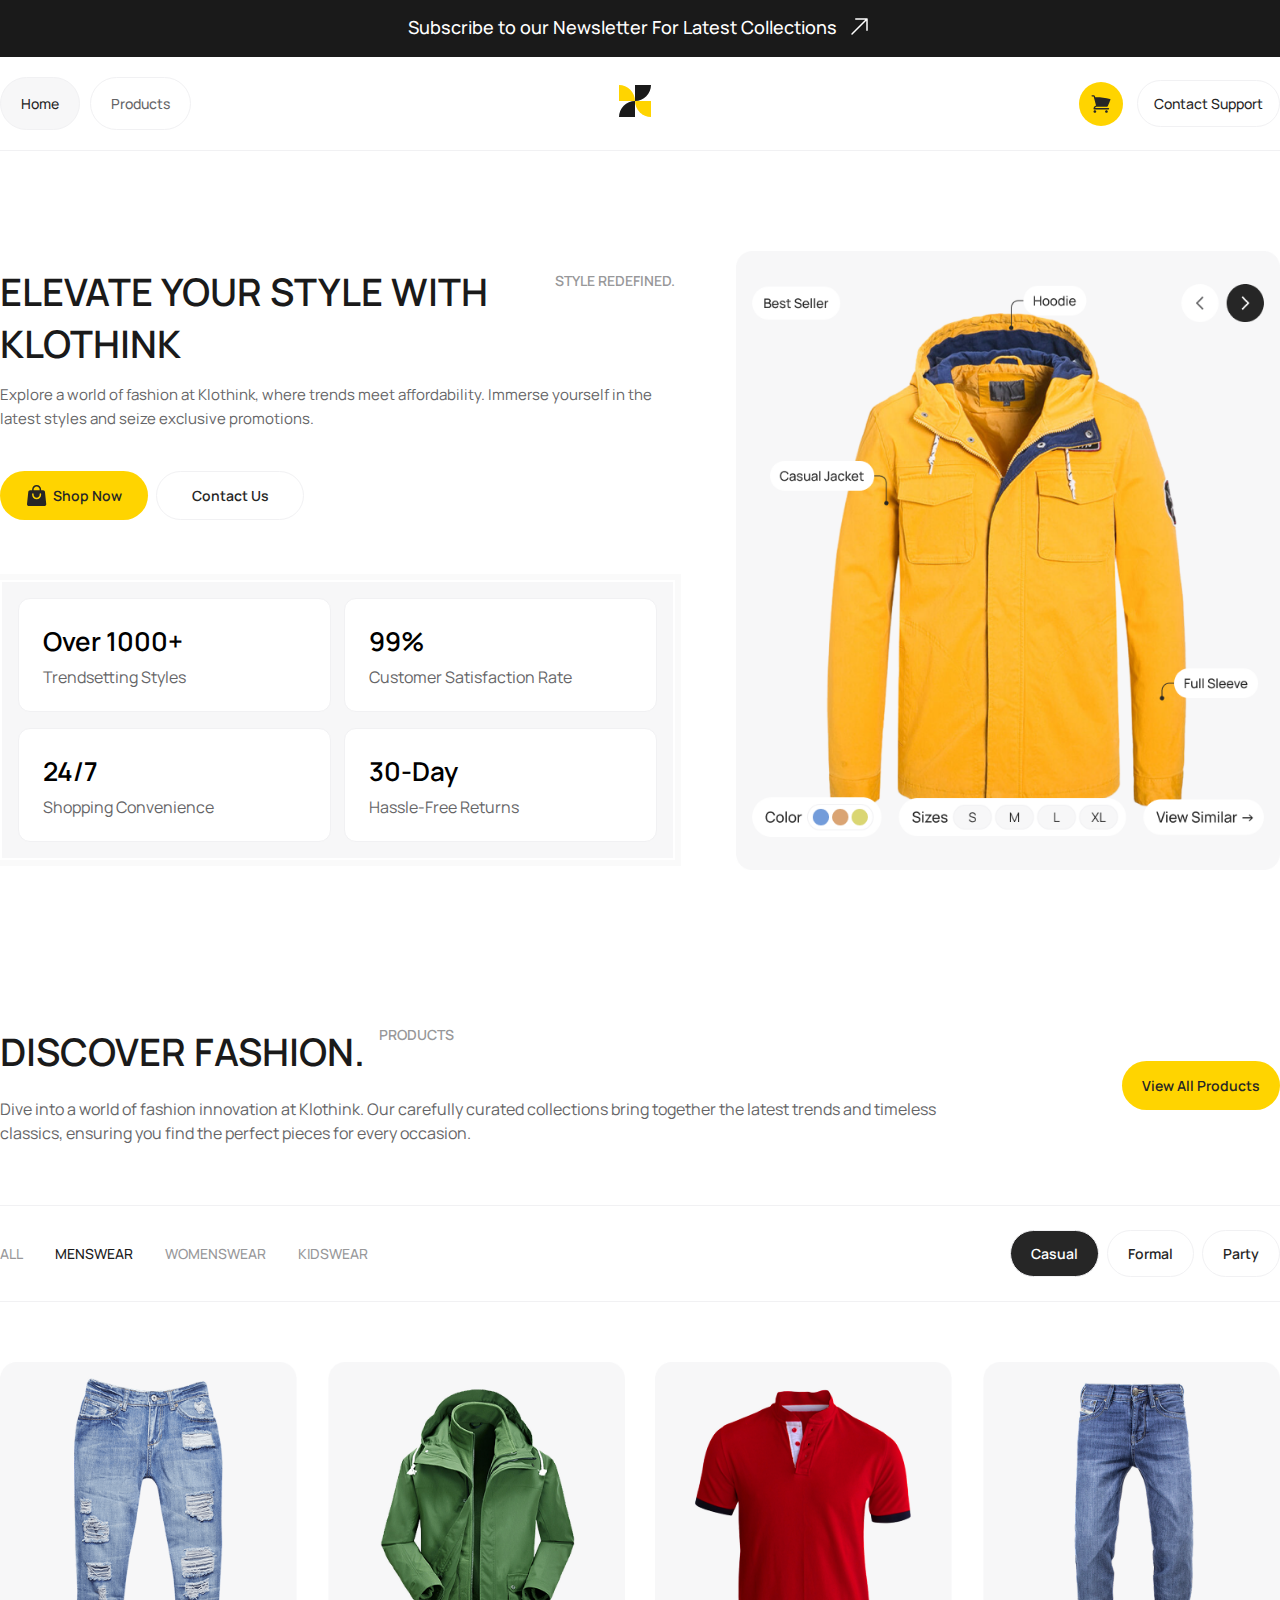
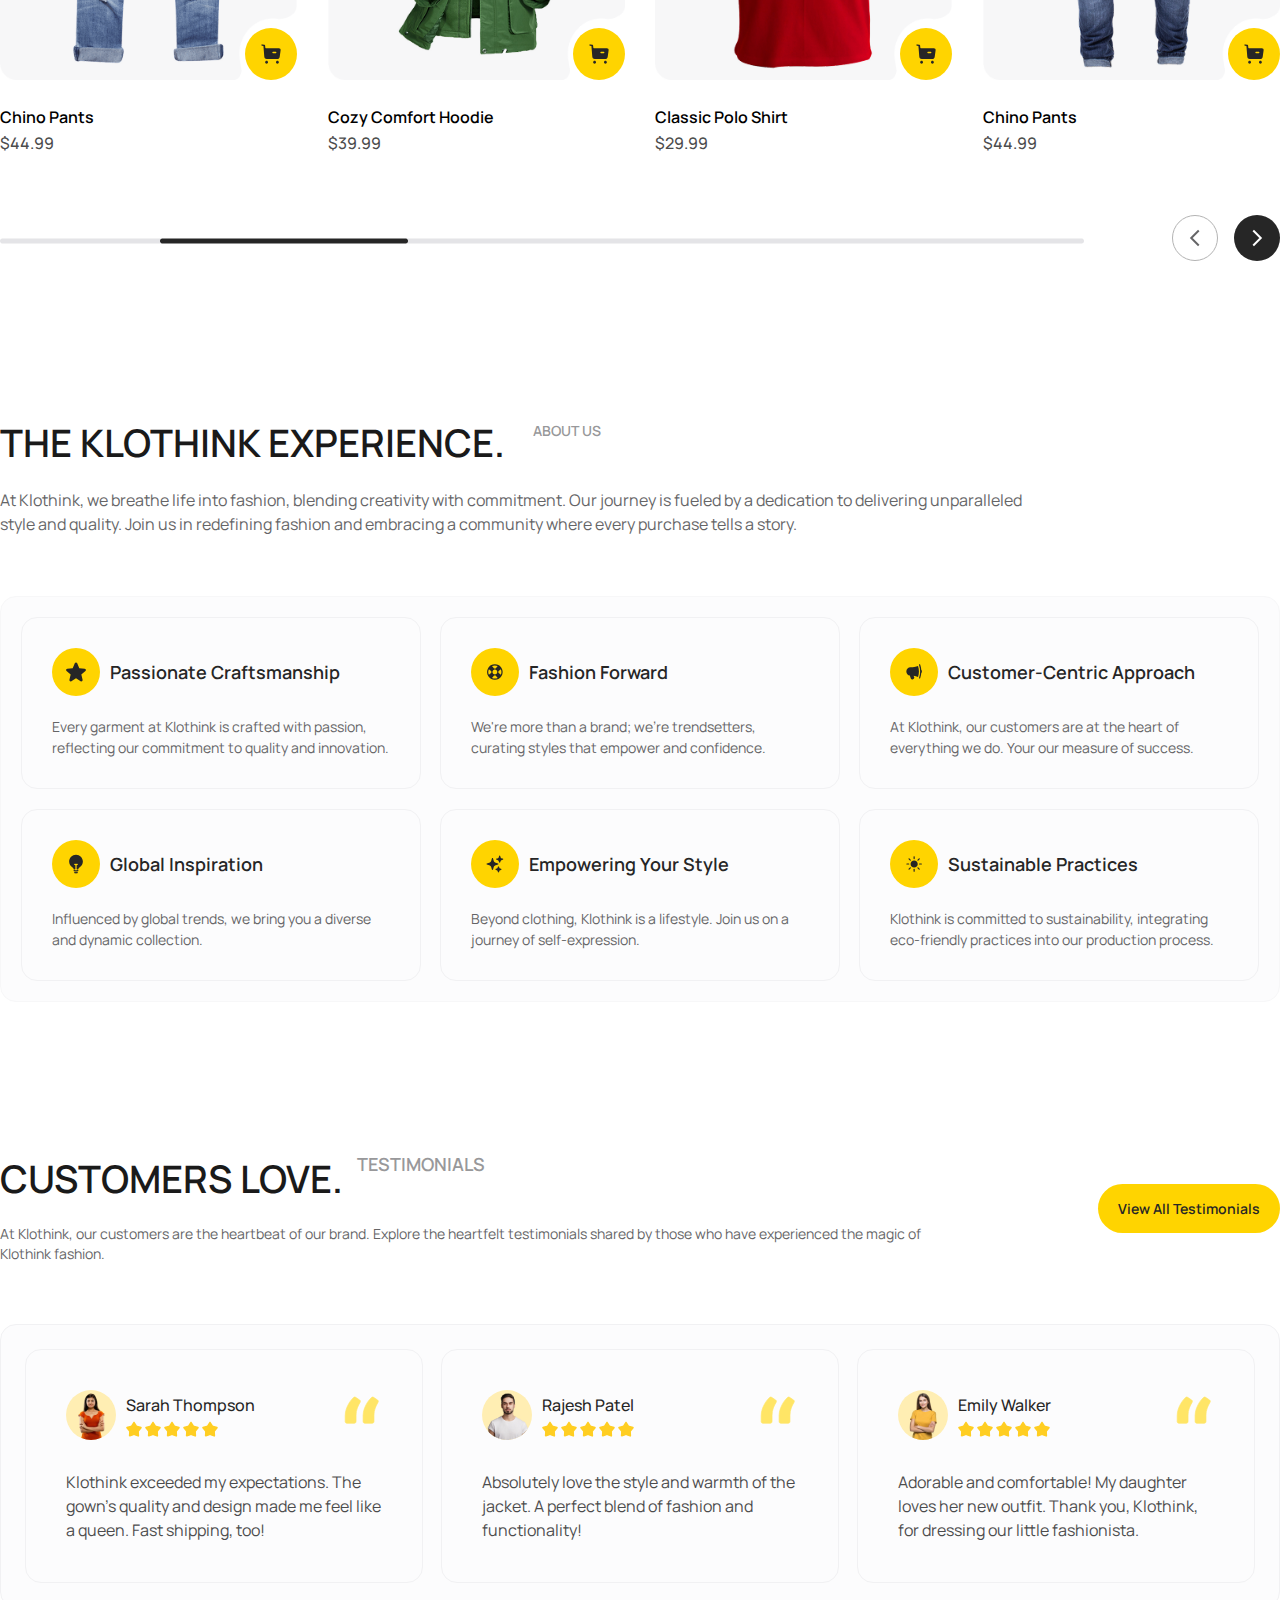
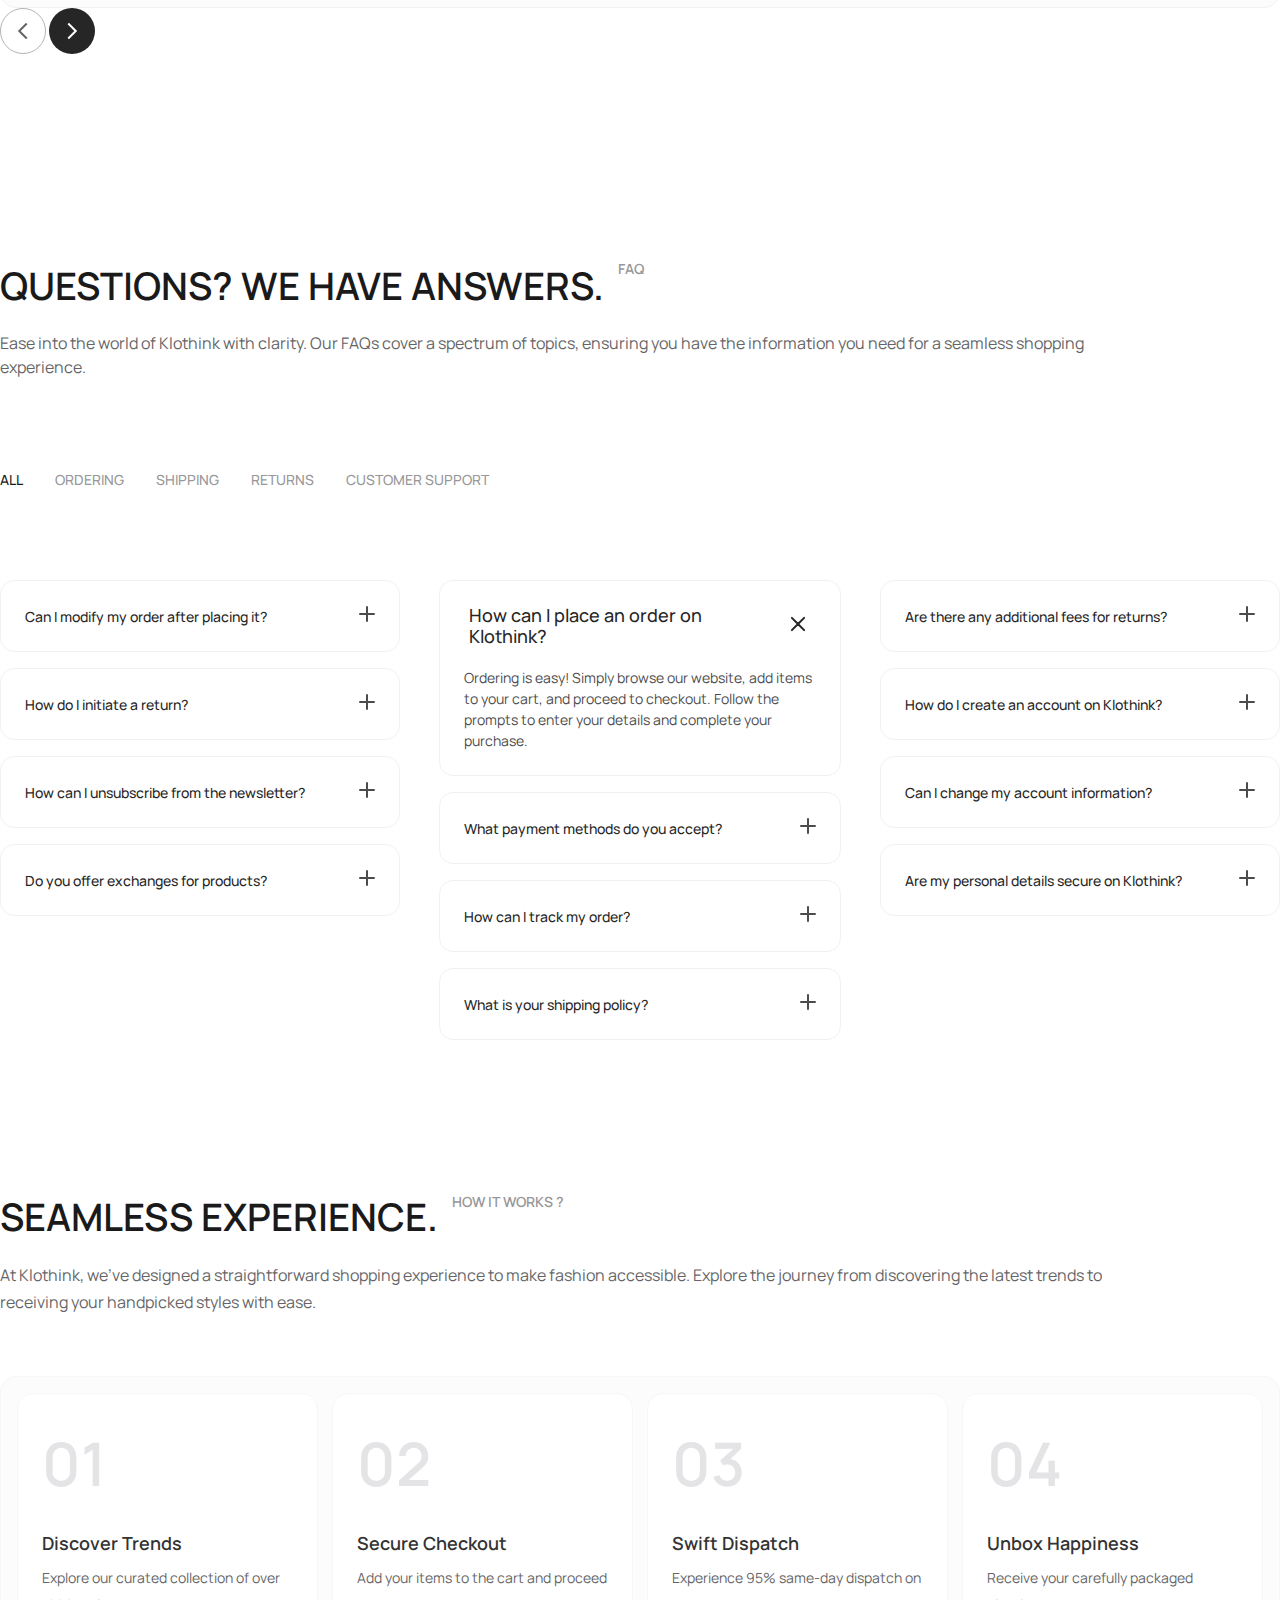
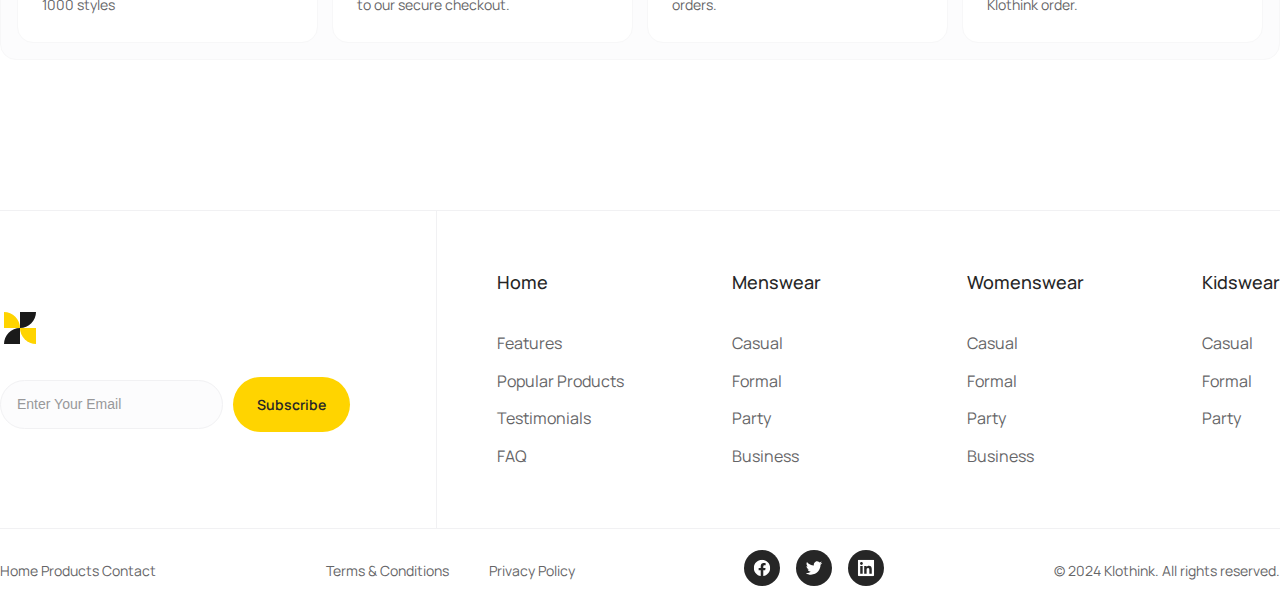
==== commit 31b95d24: "Add files via upload" ====
--- a/index.html
+++ b/index.html
@@ -212,7 +212,7 @@
                     </div>
 
                     <div class="catalog-cards">
-                        <div class="catalog-card">
+                        <div class="catalog-card c1">
                             <img src="assets/img/catalog/Shape1.png" alt="shape">
                             <div class="catalog-card__bott">
                                 <div class="catalog-card__info">
@@ -237,7 +237,7 @@
                             </a>
                         </div>
 
-                        <div class="catalog-card catalog-card__none">
+                        <div class="catalog-card catalog-card__none c1">
                             <img src="assets/img/catalog/Shape2.png" alt="shape">
                             <h3 class="catalog-card__title">
                                 Cozy Comfort Hoodie
@@ -441,7 +441,7 @@
                 </div>
 
                 <div class="otz__inner">
-                    <div class="otz-card">
+                    <div class="otz-card o1">
                         <div class="otz__top">
                             <div class="user">
                                 <img src="assets/img/otz/Image.svg" alt="shape">
@@ -462,7 +462,7 @@
                             Klothink exceeded my expectations. The gown's quality and design made me feel like a queen. Fast shipping, too!
                         </div>
                     </div>
-                    <div class="otz-card otz-card__none-mobile">
+                    <div class="otz-card otz-card__none-mobile o1">
                         <div class="otz__top">
                             <div class="user">
                                 <img src="assets/img/otz/Image-1.svg" alt="shape">
@@ -504,11 +504,15 @@
                             Adorable and comfortable! My daughter loves her new outfit. Thank you, Klothink, for dressing our little fashionista.
                         </div>
                     </div>
-                    <a href="#" class="left">
-                        <img src="assets/img/catalog/left.svg" alt="arrow">
-                    </a>
-                    <a href="#" class="right">
-                        <img src="assets/img/catalog/right.svg" alt="arrow">
+
+                </div>
+
+                <div class="otz-str">
+                    <a class="left-otz" href="#">
+                        <img src="assets/img/catalog/left.svg" alt="">
+                    </a>
+                    <a class="left-otz" href="#">
+                        <img src="assets/img/catalog/right.svg" alt="">
                     </a>
                 </div>
             </div>
--- a/assets/css/style.css
+++ b/assets/css/style.css
@@ -940,7 +940,7 @@
 
 /* media */
 
-@media (max-width: 1600px) {
+@media (max-width: 1550px) {
     /* header */
     .header__top{
         padding: 14px 0px;
@@ -1764,7 +1764,7 @@
 
 }
 
-@media (max-width: 700px) {
+@media (max-width: 947px) {
     /* header */
     .header__top{
         padding: 40px 0px 14px 0px;
@@ -1778,8 +1778,8 @@
         display: none;
     }
     .header__top-img>img{
-        width: 20px;
-        height: 20px;
+        width: 15px;
+        height: 15px;
     }
     .logo>img{
         width: 40px;
@@ -1807,81 +1807,20 @@
 
 
     /* banner */
-    .banner{
-        margin-bottom: 80px;
-    }
-
-    .banner__inner{
-        flex-direction: column;
-    }
-  
-    .banner__content{
-        flex-direction: column-reverse;
-        margin-bottom: 10px;
-    }
-    
-    .banner__title{
-        font-size: 28px;
-    }
-    
-    .banner__subtitle{
-        margin-bottom: 4px;
-    }
-    
-    .banner__text{
-        font-size: 14px;
-        margin-bottom: 24px;
-    }
-    
-    .banner__btn-group{
-        gap: 8px;
-        margin-bottom: 40px;
-    }
-    
-    .shop-btn{
-        width: 45%;
-        height: 49px;
-        gap: 6px;
-        font-size: 14px;
-        line-height: 21px;
-    }
-    
-    .us-btn{
-        width: 45%;
-        height: 49px;
-        font-size: 14px;
-        line-height: 21px;
-    }
-    
-    .sub{
-        padding: 10px 10px 0px 10px;
-        box-shadow: 0px 0px 0px 6px #FAFAFA;
-        border: 2px solid #FFFFFF;
-        margin-bottom: 40px;
-    }
-    
+
     .sub-cart{
-        padding: 20px;
-        border: 1px solid #F1F1F3;
-        max-width: 163px;
-        margin-bottom: 20px;
-    }
-    
-    .sub-cart__title{
-        font-size: 20px;
-        margin-bottom: 4px;
-    }
-    
+        max-width: 300px;
+    }
+ 
     .sub-cart__text{
         font-size: 14px;
-        line-height: 24px;
-        max-width: 123px;
-        margin-bottom: 20px;
+        max-width: 200px;
     }
     
     .banner__right>img{
-        width: 357px;
-        height: 438px;
+        width: 600px;
+        height: 700px;
+        margin-top: 20px;
     }
     
     .banner-str{
@@ -2006,9 +1945,7 @@
     }
 
     .catalog-card__pag{
-        display: flex;
-        gap: 10px;
-        margin-top: 16px;
+        display: none;
     }
 
     .catalog-pag>img{
@@ -2039,6 +1976,20 @@
 
     .catalog-card__none{
         display: none;
+    }
+    
+    .c1{
+        display: block;
+    }
+
+    .scroller2{
+        display: none;
+    }
+
+    .scroller{
+        display: block;
+        width: 100%;
+        margin-top: 20px;
     }
 
     /* end-catalog */
@@ -2164,20 +2115,19 @@
         font-size: 14px;
     }
 
-    .left{
-        position: absolute;
-        top: 290px;
-        left: 134px;
-    }
-
-    .right{
-        position: absolute;
-        top: 290px;
-        right: 134px;
-    }
-
     .otz-card__none-mobile{
         display: none;
+    }
+
+    .o1{
+        display: block;
+    }
+
+    .otz-str{
+        display: flex;
+        gap: 10px;
+        justify-content: center;
+        margin-top: 20px;
     }
 
     /* end-otz */
@@ -2368,4 +2318,610 @@
     }
 
     /* end-footer */
-}
+
+@media (max-width: 600px) {
+    /* header */
+    .header__top{
+        padding: 40px 0px 14px 0px;
+        display: flex;
+        align-items: center;
+    }
+    .menu{
+        display: none;
+    }
+    .header-btn{
+        display: none;
+    }
+    .header__top-img>img{
+        width: 20px;
+        height: 20px;
+    }
+    .logo>img{
+        width: 40px;
+        height: 40px;
+    }
+    .korzina-btn{
+        width: 44px;
+        height: 44px;
+    }
+    .korzina-btn>img{
+        width: 20px;
+        height: 20px;
+    }
+    .burger{
+        display: block;
+    }
+    .header__top-text{
+        font-size: 14px;
+    }
+    .header__top-img{
+        width: 20px;
+        height: 20px;
+    }
+    /* end-header */
+
+
+    /* banner */
+    .banner{
+        margin-bottom: 80px;
+    }
+
+    .banner__inner{
+        flex-direction: column;
+    }
+    
+    .banner__content{
+        flex-direction: column-reverse;
+        margin-bottom: 10px;
+    }
+    
+    .banner__title{
+        font-size: 28px;
+    }
+    
+    .banner__subtitle{
+        margin-bottom: 4px;
+    }
+    
+    .banner__text{
+        font-size: 14px;
+        margin-bottom: 24px;
+    }
+    
+    .banner__btn-group{
+        gap: 8px;
+        margin-bottom: 40px;
+    }
+    
+    .shop-btn{
+        width: 45%;
+        height: 49px;
+        gap: 6px;
+        font-size: 14px;
+        line-height: 21px;
+    }
+    
+    .us-btn{
+        width: 45%;
+        height: 49px;
+        font-size: 14px;
+        line-height: 21px;
+    }
+    
+    .sub{
+        padding: 10px 10px 0px 10px;
+        box-shadow: 0px 0px 0px 6px #FAFAFA;
+        border: 2px solid #FFFFFF;
+        margin-bottom: 40px;
+    }
+    
+    .sub-cart{
+        padding: 20px;
+        border: 1px solid #F1F1F3;
+        max-width: 163px;
+        margin-bottom: 20px;
+    }
+    
+    .sub-cart__title{
+        font-size: 20px;
+        margin-bottom: 4px;
+    }
+    
+    .sub-cart__text{
+        font-size: 14px;
+        line-height: 24px;
+        max-width: 123px;
+        margin-bottom: 20px;
+    }
+    
+    .banner__right>img{
+        width: 357px;
+        height: 438px;
+    }
+    
+    .banner-str{
+        display: none;
+    }
+    
+    /* end-banner */
+
+    /* catalog */
+
+    .catalog{
+        margin-bottom: 80px;
+    }
+
+    .catalog__content{
+        flex-direction: column;
+        margin-bottom: 40px;
+        align-items: start;
+        justify-content: start;
+    }
+
+    .catalog__left{
+        flex-direction: column-reverse;
+    }
+
+    .catalog__left-top{
+        margin-bottom: 16px;
+        flex-direction: column-reverse;
+    }
+
+    .catalog__title{
+        font-size: 28px;
+    }
+
+    .catalog__subtitle{
+        margin-bottom: 4px;
+    }
+
+    .catalog__left-text{
+        font-size: 14px;
+        margin-bottom: 20px;
+    }
+
+    .catalog__content-btn{
+        padding: 14px 20px;
+        font-size: 14px;
+        margin-bottom: 40px;
+    }
+
+    .catalog-nav{
+        padding: 20px 0px;
+        margin-bottom: 40px;
+        flex-direction: column;
+        justify-content: start;
+        align-items: start;
+    }
+
+    .filter{
+        gap: 32px;
+        margin-bottom: 40px;
+    }
+
+    .filter-link{
+        font-size: 14px;
+        line-height: 21px;
+    }
+
+    .filter-a{
+        display: none;
+    }
+
+    .catalog__menu{
+        gap: 8px;
+    }
+
+    .catalog__menu-link{
+        padding: 12px 20px;
+        font-size: 14px;
+        line-height: 21px;
+    }
+
+    .catalog-card__title{
+        font-size: 16px;
+        line-height: 24px;
+        margin-bottom: 2px;
+        margin-top: 20px;
+    }
+
+    .price{
+        font-size: 16px;
+        line-height: 24px;
+    }
+
+    .catalog-cards{
+        margin-bottom: 40px;
+    }
+
+    .catalog-card{
+        position: relative;
+    }
+
+    .catalog-card>img{
+        width: 358px;
+        height: 363px;
+    }
+
+    .kor>img{
+        width: 20px;
+        height: 20px;
+    }
+
+    .kor{
+        height: 52px;
+        width: 52px;
+        position: absolute;
+        top: 311px;
+        right: 0px;
+    }
+
+    .catalog-pag{
+        display: none;
+    }
+
+    .catalog-card__pag{
+        display: flex;
+        gap: 10px;
+        margin-top: 16px;
+    }
+
+    .catalog-pag>img{
+        width: 52px;
+        height: 52px;
+    }
+
+    .scroller{
+        display: none;
+    }
+
+    .scroller2{
+        display: block;
+    }
+
+    .catalog-card__bott{
+        display: flex;
+        justify-content: space-between;
+        align-items: center;
+        margin-top: 5px;
+    }
+
+    .catalog__bottom{
+        display: flex;
+        justify-content: space-between;
+        align-items: center;
+    }
+
+    .catalog-card__none{
+        display: none;
+    }
+
+    /* end-catalog */
+
+    /* about */
+
+    .about{
+        margin-bottom: 80px;
+    }
+
+    .about__content{
+        margin-bottom: 40px;
+    }
+
+    .about__content-title{
+        font-size: 28px;
+    }
+
+    .about__content-subtitle{
+        font-size: 14px;
+        text-transform: uppercase;
+    }
+
+    .about__content-top{
+        margin-bottom: 16px;
+        flex-direction: column-reverse;
+    }
+
+    .about__content-text{
+        font-size: 14px;
+    }
+
+    .about-card{
+        max-width: 317px;
+        padding: 24px;
+        margin-bottom: 20px;
+    }
+
+    .about-card__top{
+        margin-bottom: 16px;
+    }
+
+    .about-img{
+        width: 44px;
+        height: 44px;
+    }
+
+    .about-card__name{
+        font-size: 16px;
+    }
+
+    .about-card__text{
+        max-width: 269px;
+    }
+
+    .about__inner{
+        padding: 20px 20px 0px 20px;
+        border-radius: 16px;
+    }
+
+    .about-card__none{
+        display: none;
+    }
+
+    .about-card__view{
+        display: flex;
+        justify-content: center;
+        align-items: center;
+        gap: 4px;
+        margin-top: 20px;
+    }
+
+    .view__text{
+        font-size: 14px;
+        font-weight: 600;
+        color: #4C4C4D;
+    }
+
+    /* end-about */
+
+    /* otz */
+
+    .otz__inner{
+        padding: 20px;
+    }
+
+    .otz__content{
+        margin-bottom: 40px;
+        flex-direction: column;
+        align-items: start;
+    }
+
+    .otz-card{
+        max-width: 318px;
+        padding: 30px;
+        border-radius: 16px;
+    }
+
+    .otz__left{
+        margin-bottom: 24px;
+    }
+
+    .otz__left-top{
+        margin-bottom: 20px;
+        flex-direction: column-reverse;
+    }
+
+    .otz__title{
+        font-size: 28px;
+    }
+
+    .otz__subtitle{
+        font-size: 14px;
+    }
+
+    .otz__left-text{
+        font-size: 14px;
+    }
+
+    .otz__text{
+        margin-top: 20px;
+        max-width: 258px;
+        font-size: 14px;
+    }
+
+    .left{
+        position: absolute;
+        top: 290px;
+        left: 134px;
+    }
+
+    .right{
+        position: absolute;
+        top: 290px;
+        right: 134px;
+    }
+
+    .otz-card__none-mobile{
+        display: none;
+    }
+
+    /* end-otz */
+
+    /* ques */
+
+    .ques{
+        margin-bottom: 80px;
+    }
+
+    .ques__content{
+        margin-bottom: 40px;
+    }
+
+    .ques__content-title{
+        font-size: 28px;
+    }
+
+    .ques__content-subtitle{
+        font-size: 14px;
+    }
+
+    .ques__content-top{
+        flex-direction: column-reverse;
+        margin-bottom: 20px; 
+    }
+
+    .ques__content-text{
+        font-size: 14px;
+    }
+
+    .ques-filter{
+        padding: 20px 0px;
+        margin-bottom: 40px;
+    }
+
+    .ques__card{
+        min-width: 352px;
+    }
+
+    .ques__card-top{
+        margin-bottom: 16px;
+    }
+
+    .faq-btn{
+        display: block;
+        padding: 14px 47px;
+        width: 180px;
+        border-radius: 32px;
+        background-color: #FFD400;
+        color: #262626;
+        font-size: 14px;
+        font-weight: 600;
+        margin-bottom: 16px;
+        margin-top: 16px;
+    }
+
+    .filter-link__none{
+        display: none;
+    }
+
+    .ques__block-none{
+        display: none;
+    }
+
+    .ques__card-text{
+        max-width: 270px;
+    }
+
+    /* end-ques */
+
+    /* seam */
+
+    .seam{
+        margin-bottom: 80px;
+    }
+
+    .seam__content{
+        margin-bottom: 40px;
+    }
+
+    .seam__content-title{
+        font-size: 28px;
+    }
+
+    .seam__content-subtitle{
+        font-size: 14px;
+    }
+
+    .seam__content-top{
+        flex-direction: column-reverse;
+        margin-bottom: 16px;
+    }
+
+    .seam__content-text{
+        font-size: 14px;
+    }
+
+    .seam__inner{
+        border-radius: 12px;
+        padding: 10px;
+        flex-direction: column;
+    }
+
+    .seam__card{
+        border-radius: 12px;
+    }
+
+    .num{
+        font-size: 50px;
+        margin-bottom: 24px;
+    }
+
+    .seam__card-title{
+        font-size: 16px;
+        margin-bottom: 4px;
+    }
+
+    .seam__card-text{
+        font-size: 14px;
+        max-width: 215px;
+    }
+
+    .seam__card{
+        min-width: 300px;
+        gap: 20px;
+    }
+
+
+    /* end-seam */
+
+    /* footer */
+    .r-footer{
+        display: none;
+    }
+
+    .footer__inner{
+        padding: 20px;
+    }
+
+    .icons{
+        display: none;
+    }
+
+    .l-footer{
+        position: relative;
+        justify-content: center;
+    }
+
+    .icons-l{
+        display: block;
+        position: absolute;
+        top: 0px;
+        right: 0px;
+    }
+
+    .footer__bot-l{
+        margin-bottom: 14px;
+        flex-direction: column-reverse;
+        justify-content: center;
+        align-items: center;
+        gap: 6px;
+    }
+
+    .footer__bottom{
+        flex-direction: column;
+        align-items: center;
+        justify-content: center;
+    }
+
+    .footer__bottom-menu{
+        display: flex;
+        gap: 24px;
+        padding: 24px 0px;
+        justify-content: center;
+    }
+
+    .footer__bottom-link{
+        font-weight: 500;
+        font-size: 14px;
+        line-height: 130%;
+        letter-spacing: -3%;
+        color: #262626;
+    }
+
+    .footer__bot-l a{
+        color: #98989A;
+    }
+
+    /* end-footer */
+}
+}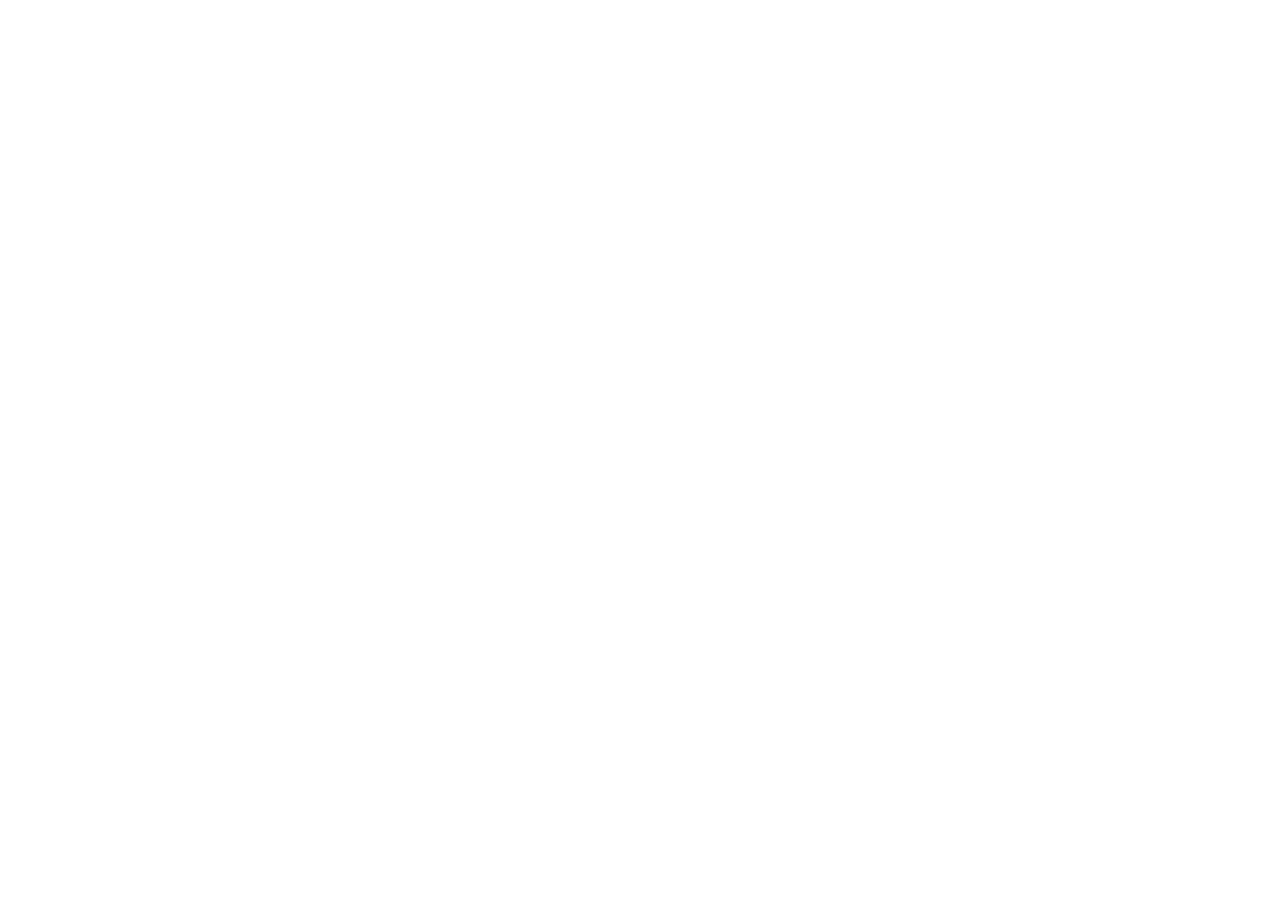
==== commit c7f02e7e: "Add files via upload" ====
--- a/index.html
+++ b/index.html
@@ -1,881 +1,12 @@
 <!DOCTYPE html>
 <html lang="ru">
-
 <head>
-
     <meta charset="UTF-8">
     <meta name="viewport" content="width=device-width, initial-scale=1.0">
-    <title>fashion</title>
-    <link rel="stylesheet" href="assets/css/style.css">
-    <link rel="shortcut icon" href="assets/img/header/logo.svg" type="image/x-icon">
-    <link rel="preconnect" href="https://fonts.googleapis.com">
-    <link rel="preconnect" href="https://fonts.gstatic.com" crossorigin>
-    <link href="https://fonts.googleapis.com/css2?family=Manrope:wght@200..800&display=swap" rel="stylesheet">
+    <title>Document</title>
+    <script src="assets/js/main.js"></script>
+</head>
+<body>
     
-</head>
-
-
-<body>
-
-    <!-- header -->
-    <header class="header">
-        
-
-            <div class="header__top">
-                <p class="header__top-text">
-                    Subscribe to our Newsletter For Latest Collections
-                </p>
-                <a href="#">
-                    <img src="assets/img/header/vector.svg" alt="header__top-img" class="header__top-img">
-                </a>
-            </div>
-    
-        <div class="container">
-            <div class="header__inner">
-
-                <nav class="menu">
-                    <a href="#" class="menu-link active">Home</a>
-                    <a href="#" class="menu-link">Products</a>
-                </nav>
-
-                <a href="#" class="logo">
-                    <img src="assets/img/header/logo.svg" alt="logo">
-                </a>
-
-                <div class="header__right">
-                    <a href="#" class="korzina-btn">
-                        <img src="assets/img/header/korzina.svg" alt="korzina">
-                    </a>
-
-                    <a href="#" class="header-btn">Contact Support</a>
-
-                    <a class="burger" href="#">
-                        <img src="assets/img/header/burger.svg" alt="burger">
-                    </a>
-                </div>
-                
-
-            </div>
-        </div>
-    </header>
-    <!-- end-header -->
-
-
-    <!-- main -->
-    <main class="main">
-        
-        <!-- banner -->
-        <div class="banner">
-            <div class="container">
-                <div class="banner__inner">
-
-                    <div class="banner__left">
-
-                        <div class="banner__content">
-    
-                            <h2 class="banner__title">
-                                Elevate Your Style with Klothink
-                            </h2>
-    
-                            <p class="banner__subtitle">
-                                Style Redefined.
-                            </p>
-    
-                        </div>
-    
-                        <p class="banner__text">
-                            Explore a world of fashion at Klothink, where trends meet affordability. Immerse yourself in the latest styles and seize exclusive promotions.
-                        </p>
-    
-                        <div class="banner__btn-group">
-    
-                            <a href="#" class="shop-btn">
-                                <img src="assets/img/banner/buy.svg" alt="buy">
-                                Shop Now
-                            </a>
-    
-                            <a href="#" class="us-btn">
-                                Contact Us
-                            </a>
-    
-                        </div>
-
-                        <div class="sub">
-                            <div class="sub-cart">
-
-                                <h3 class="sub-cart__title">
-                                    Over 1000+
-                                </h3>
-
-                                <p class="sub-cart__text">
-                                    Trendsetting Styles
-                                </p>
-
-                            </div>
-                            <div class="sub-cart">
-
-                                <h3 class="sub-cart__title">
-                                    99%
-                                </h3>
-
-                                <p class="sub-cart__text">
-                                    Customer Satisfaction Rate
-                                </p>
-
-                            </div>
-                            <div class="sub-cart">
-
-                                <h3 class="sub-cart__title">
-                                    24/7
-                                </h3>
-
-                                <p class="sub-cart__text">
-                                    Shopping Convenience
-                                </p>
-
-                            </div>
-                            <div class="sub-cart">
-
-                                <h3 class="sub-cart__title">
-                                    30-Day
-                                </h3>
-
-                                <p class="sub-cart__text">
-                                    Hassle-Free Returns
-                                </p>
-
-                            </div>
-                        </div>
-
-                    </div>
-
-
-                    <div class="banner__right">
-                        <img src="assets/img/banner/banner.png" alt="banner-img">
-                        <div class="banner-str">
-                            <a href="#" class="left-arrow">
-                                <img src="assets/img/banner/left-arrow.svg" alt="left-arrow">
-                            </a>
-                            <a href="#" class="left-arrow">
-                                <img src="assets/img/banner/right-arrow.svg" alt="right-arrow">
-                            </a>
-                        </div>
-                    </div>
-
-                </div>
-            </div>
-        </div>
-        <!-- end-banner -->
-
-        <!-- catalog -->
-        <div class="catalog">
-            <div class="container">
-                <div class="catalog__inner">
-
-                    <div class="catalog__content">
-                        <div class="catalog__left">
-                            <div class="catalog__left-top">
-                                <h2 class="catalog__title">
-                                    Discover Fashion.
-                                </h2>
-        
-                                <p class="catalog__subtitle">
-                                    Products
-                                </p>
-                            </div>
-
-                            <p class="catalog__left-text">
-                                Dive into a world of fashion innovation at Klothink. Our carefully curated collections bring together the latest trends and timeless classics, ensuring you find the perfect pieces for every occasion.
-                            </p>
-                        </div>
-
-                        <a href="#" class="catalog__content-btn">
-                            View All Products
-                        </a>
-                    </div>
-
-                    <div class="catalog-nav">
-
-                        <div class="filter">
-                            <a href="#" class="filter-link">All</a>
-                            <a href="#" class="filter-link filter-active">Menswear</a>
-                            <a href="#" class="filter-link">Womenswear</a>
-                            <a href="#" class="filter-link filter-a">Kidswear</a>
-                        </div>
-
-                        <div class="catalog__menu">
-                            <a href="#" class="catalog__menu-link catalog-active">Casual</a>
-                            <a href="#" class="catalog__menu-link">Formal</a>
-                            <a href="#" class="catalog__menu-link">Party</a>
-                        </div>
-
-                    </div>
-
-                    <div class="catalog-cards">
-                        <div class="catalog-card c1">
-                            <img src="assets/img/catalog/Shape1.png" alt="shape">
-                            <div class="catalog-card__bott">
-                                <div class="catalog-card__info">
-                                    <h3 class="catalog-card__title">
-                                        Chino Pants
-                                    </h3>
-                                    <p class="price">
-                                        $44.99
-                                    </p>
-                                </div>
-                                <div class="catalog-card__pag">
-                                    <a href="#">
-                                        <img src="assets/img/catalog/left.svg" alt="arrow">
-                                    </a>
-                                    <a href="#">
-                                        <img src="assets/img/catalog/right.svg" alt="arrow">
-                                    </a>
-                                </div>
-                            </div>
-                            <a href="#" class="kor">
-                                <img src="assets/img/catalog/korzina.svg" alt="kor">
-                            </a>
-                        </div>
-
-                        <div class="catalog-card catalog-card__none c1">
-                            <img src="assets/img/catalog/Shape2.png" alt="shape">
-                            <h3 class="catalog-card__title">
-                                Cozy Comfort Hoodie
-                            </h3>
-                            <p class="price">
-                                $39.99
-                            </p>
-                            <a href="#" class="kor">
-                                <img src="assets/img/catalog/korzina.svg" alt="kor">
-                            </a>
-                        </div>
-
-                        <div class="catalog-card catalog-card__none">
-                            <img src="assets/img/catalog/Shape3.png" alt="shape">
-                            <h3 class="catalog-card__title">
-                                Classic Polo Shirt
-                            </h3>
-                            <p class="price">
-                                $29.99
-                            </p>
-                            <a href="#" class="kor">
-                                <img src="assets/img/catalog/korzina.svg" alt="kor">
-                            </a>
-                        </div>
-
-                        <div class="catalog-card catalog-card__none">
-                            <img src="assets/img/catalog/Shape4.png" alt="shape">
-                            <div class="catalog-card__info">
-                                <h3 class="catalog-card__title">
-                                    Chino Pants
-                                </h3>
-                                <p class="price">
-                                    $44.99
-                                </p>
-                            </div>
-                            <a href="#" class="kor">
-                                <img src="assets/img/catalog/korzina.svg" alt="kor">
-                            </a>
- 
-                        </div>
-                    </div>
-
-                    <div class="catalog__bottom">
-                        <img src="assets/img/catalog/scroller2.png" alt="scroller" class="scroller2">
-                        <img class="scroller" src="assets/img/catalog/Scroller.png" alt="Scroller">
-                        <div class="catalog-pag">
-                            <a href="#">
-                                <img src="assets/img/catalog/left.svg" alt="arrow">
-                            </a>
-                            <a href="#">
-                                <img src="assets/img/catalog/right.svg" alt="arrow">
-                            </a>
-                        </div>
-                    </div>
-
-                </div>
-            </div>
-        </div>
-        <!-- end-catalog -->
-
-        <!-- about -->
-        <div class="about">
-            <div class="container">
-
-                <div class="about__content">
-                    <div class="about__content-top">
-                        <h2 class="about__content-title">
-                            The Klothink Experience.
-                        </h2>
-
-                        <p class="about__content-subtitle">
-                            About Us
-                        </p>
-                    </div>
-
-                    <p class="about__content-text">
-                        At Klothink, we breathe life into fashion, blending creativity with commitment. Our journey is fueled by a dedication to delivering unparalleled style and quality. Join us in redefining fashion and embracing a community where every purchase tells a story.
-                    </p>
-                </div>
-
-
-                <div class="about__inner">
-                    <div class="about-card">
-                        <div class="about-card__top">
-                            <div class="about-img">
-                                <img src="assets/img/about/icon6.svg" alt="about-img">
-                            </div>
-                            <p class="about-card__name">
-                                Passionate Craftsmanship
-                            </p>
-                        </div>
-                        <div class="about-card__text">
-                            Every garment at Klothink is crafted with passion, reflecting our commitment to quality and innovation.
-                        </div>
-                    </div>
-
-                    <div class="about-card">
-                        <div class="about-card__top">
-                            <div class="about-img">
-                                <img src="assets/img/about/icon1.svg" alt="about-img">
-                            </div>
-                            <p class="about-card__name">
-                                Fashion Forward
-                            </p>
-                        </div>
-                        <div class="about-card__text">
-                            We're more than a brand; we're trendsetters, curating styles that empower and confidence.
-                        </div>
-                    </div>
-
-                    <div class="about-card about-card__none">
-                        <div class="about-card__top">
-                            <div class="about-img">
-                                <img src="assets/img/about/icon2.svg" alt="about-img">
-                            </div>
-                            <p class="about-card__name">
-                                Customer-Centric Approach
-                            </p>
-                        </div>
-                        <div class="about-card__text">
-                            At Klothink, our customers are at the heart of everything we do. Your our measure of success.
-                        </div>
-                    </div>
-
-                    <div class="about-card about-card__none">
-                        <div class="about-card__top">
-                            <div class="about-img">
-                                <img src="assets/img/about/icon3.svg" alt="about-img">
-                            </div>
-                            <p class="about-card__name">
-                                Global Inspiration
-                            </p>
-                        </div>
-                        <div class="about-card__text">
-                            Influenced by global trends, we bring you a diverse and dynamic collection.
-                        </div>
-                    </div>
-
-                    <div class="about-card about-card__none">
-                        <div class="about-card__top">
-                            <div class="about-img">
-                                <img src="assets/img/about/icon4.svg" alt="about-img">
-                            </div>
-                            <p class="about-card__name">
-                                Empowering Your Style
-                            </p>
-                        </div>
-                        <div class="about-card__text">
-                            Beyond clothing, Klothink is a lifestyle. Join us on a journey of self-expression.
-                        </div>
-                    </div>
-
-                    <div class="about-card about-card__none">
-                        <div class="about-card__top">
-                            <div class="about-img">
-                                <img src="assets/img/about/icon5.svg" alt="about-img">
-                            </div>
-                            <p class="about-card__name">
-                                Sustainable Practices
-                            </p>
-                        </div>
-                        <div class="about-card__text">
-                            Klothink is committed to sustainability, integrating eco-friendly practices into our production process.
-                        </div>
-                    </div>
-
-                    
-                </div>
-                <div class="about-card__view">
-                    <a href="#" class="view__text">Wiew All</a>
-                    <img src="assets/img/about/Icon.svg" alt="icon">
-                </div>
-            </div>
-        </div>
-        <!-- end-about -->
-
-        <!-- otz -->
-        <div class="otz">
-            <div class="container">
-
-                <div class="otz__content">
-                    <div class="otz__left">
-                        <div class="otz__left-top">
-                            <h2 class="otz__title">
-                                Customers Love.
-                            </h2>
-    
-                            <p class="otz__subtitle">
-                                Testimonials
-                            </p>
-                        </div>
-
-                        <p class="otz__left-text">
-                            At Klothink, our customers are the heartbeat of our brand. Explore the heartfelt testimonials shared by those who have experienced the magic of Klothink fashion.
-                        </p>
-                    </div>
-
-                    <a href="#" class="otz__content-btn">
-                        View All Testimonials
-                    </a>
-                </div>
-
-                <div class="otz__inner">
-                    <div class="otz-card o1">
-                        <div class="otz__top">
-                            <div class="user">
-                                <img src="assets/img/otz/Image.svg" alt="shape">
-                                <div class="user__content">
-                                    <p class="name">Sarah Thompson</p>
-                                    <div class="stars">
-                                        <img src="assets/img/otz/Shape.svg" alt="star">
-                                        <img src="assets/img/otz/Shape.svg" alt="star">
-                                        <img src="assets/img/otz/Shape.svg" alt="star">
-                                        <img src="assets/img/otz/Shape.svg" alt="star">
-                                        <img src="assets/img/otz/Shape.svg" alt="star">
-                                    </div>
-                                </div>
-                            </div>
-                            <img src="assets/img/otz/Icon.svg" alt="r-otz" class="r-otz">
-                        </div>
-                        <div class="otz__text">
-                            Klothink exceeded my expectations. The gown's quality and design made me feel like a queen. Fast shipping, too!
-                        </div>
-                    </div>
-                    <div class="otz-card otz-card__none-mobile o1">
-                        <div class="otz__top">
-                            <div class="user">
-                                <img src="assets/img/otz/Image-1.svg" alt="shape">
-                                <div class="user__content">
-                                    <p class="name">Rajesh Patel</p>
-                                    <div class="stars">
-                                        <img src="assets/img/otz/Shape.svg" alt="star">
-                                        <img src="assets/img/otz/Shape.svg" alt="star">
-                                        <img src="assets/img/otz/Shape.svg" alt="star">
-                                        <img src="assets/img/otz/Shape.svg" alt="star">
-                                        <img src="assets/img/otz/Shape.svg" alt="star">
-                                    </div>
-                                </div>
-                            </div>
-                            <img src="assets/img/otz/Icon.svg" alt="r-otz" class="r-otz">
-                        </div>
-                        <div class="otz__text">
-                            Absolutely love the style and warmth of the jacket. A perfect blend of fashion and functionality!
-                        </div>
-                    </div>
-                    <div class="otz-card otz-card__none">
-                        <div class="otz__top">
-                            <div class="user">
-                                <img src="assets/img/otz/Image-2.svg" alt="shape">
-                                <div class="user__content">
-                                    <p class="name">Emily Walker</p>
-                                    <div class="stars">
-                                        <img src="assets/img/otz/Shape.svg" alt="star">
-                                        <img src="assets/img/otz/Shape.svg" alt="star">
-                                        <img src="assets/img/otz/Shape.svg" alt="star">
-                                        <img src="assets/img/otz/Shape.svg" alt="star">
-                                        <img src="assets/img/otz/Shape.svg" alt="star">
-                                    </div>
-                                </div>
-                            </div>
-                            <img src="assets/img/otz/Icon.svg" alt="r-otz" class="r-otz">
-                        </div>
-                        <div class="otz__text">
-                            Adorable and comfortable! My daughter loves her new outfit. Thank you, Klothink, for dressing our little fashionista.
-                        </div>
-                    </div>
-
-                </div>
-
-                <div class="otz-str">
-                    <a class="left-otz" href="#">
-                        <img src="assets/img/catalog/left.svg" alt="">
-                    </a>
-                    <a class="left-otz" href="#">
-                        <img src="assets/img/catalog/right.svg" alt="">
-                    </a>
-                </div>
-            </div>
-        </div>
-        <!-- end-otz -->
-
-        <!-- ques -->
-        <div class="ques">
-            <div class="container">
-
-                <div class="ques__content">
-                    <div class="ques__content-top">
-                        <h2 class="ques__content-title">
-                            Questions? We Have Answers.
-                        </h2>
-
-                        <p class="ques__content-subtitle">
-                            FAQ
-                        </p>
-                    </div>
-
-                    <p class="ques__content-text">
-                        Ease into the world of Klothink with clarity. Our FAQs cover a spectrum of topics, ensuring you have the information you need for a seamless shopping experience.
-                    </p>
-
-                    <a href="#" class="faq-btn">
-                        Vill All FAQ’s
-                    </a>
-                </div>
-
-                <div class="filter ques-filter">
-                    <a href="#" class="filter-link filter-active">All</a>
-                    <a href="#" class="filter-link">Ordering</a>
-                    <a href="#" class="filter-link">Shipping</a>
-                    <a href="#" class="filter-link">Returns</a>
-                    <a href="#" class="filter-link filter-link__none">Customer Support</a>
-                </div>
-
-                <div class="ques__inner">
-                    <div class="ques__block">
-                        <div class="ques__card">
-                            <p class="ques__card-text">
-                                Can I modify my order after placing it?
-                            </p>
-                            <a href="#" class="ques__card-img">
-                                <img src="assets/img/ques/plus.svg" alt="plus">
-                            </a>
-                        </div>
-                        <div class="ques__card">
-                            <p class="ques__card-text">
-                                How do I initiate a return?
-                            </p>
-                            <a href="#" class="ques__card-img">
-                                <img src="assets/img/ques/plus.svg" alt="plus">
-                            </a>
-                        </div>
-                        <div class="ques__card">
-                            <p class="ques__card-text">
-                                How can I unsubscribe from the newsletter?
-                            </p>
-                            <a href="#" class="ques__card-img">
-                                <img src="assets/img/ques/plus.svg" alt="plus">
-                            </a>
-                        </div>
-                        <div class="ques__card">
-                            <p class="ques__card-text">
-                                Do you offer exchanges for products?
-                            </p>
-                            <a href="#" class="ques__card-img">
-                                <img src="assets/img/ques/plus.svg" alt="plus">
-                            </a>
-                        </div>
-                    </div>
-
-                    <div class="ques__block ques__block-none">
-                        <div class="ques__card ques__card-act">
-                            <div class="ques__card-top">
-                                <p class="ques__card-text ques__card-active">
-                                    How can I place an order on Klothink?
-                                </p>
-                                <a href="#" class="ques__card-img">
-                                    <img class="x-img" src="assets/img/ques/x.svg" alt="x">
-                                </a>
-                            </div>
-                            <p class="comment">
-                                Ordering is easy! Simply browse our website, add items to your cart, and proceed to checkout. Follow the prompts to enter your details and complete your purchase.
-                            </p>
-                        </div>
-                        <div class="ques__card">
-                            <p class="ques__card-text">
-                                What payment methods do you accept?
-                            </p>
-                            <a href="#" class="ques__card-img">
-                                <img src="assets/img/ques/plus.svg" alt="plus">
-                            </a>
-                        </div>
-                        <div class="ques__card">
-                            <p class="ques__card-text">
-                                How can I track my order?
-                            </p>
-                            <a href="#" class="ques__card-img">
-                                <img src="assets/img/ques/plus.svg" alt="plus">
-                            </a>
-                        </div>
-                        <div class="ques__card">
-                            <p class="ques__card-text">
-                                What is your shipping policy?
-                            </p>
-                            <a href="#" class="ques__card-img">
-                                <img src="assets/img/ques/plus.svg" alt="plus">
-                            </a>
-                        </div>
-                    </div>
-
-                    <div class="ques__block ques__block-none">
-                        <div class="ques__card">
-                            <p class="ques__card-text">
-                                Are there any additional fees for returns?
-                            </p>
-                            <a href="#" class="ques__card-img">
-                                <img src="assets/img/ques/plus.svg" alt="plus">
-                            </a>
-                        </div>
-                        <div class="ques__card">
-                            <p class="ques__card-text">
-                                How do I create an account on Klothink?
-                            </p>
-                            <a href="#" class="ques__card-img">
-                                <img src="assets/img/ques/plus.svg" alt="plus">
-                            </a>
-                        </div>
-                        <div class="ques__card">
-                            <p class="ques__card-text">
-                                Can I change my account information?
-                            </p>
-                            <a href="#" class="ques__card-img">
-                                <img src="assets/img/ques/plus.svg" alt="plus">
-                            </a>
-                        </div>
-                        <div class="ques__card">
-                            <p class="ques__card-text">
-                                Are my personal details secure on Klothink?
-                            </p>
-                            <a href="#" class="ques__card-img">
-                                <img src="assets/img/ques/plus.svg" alt="plus">
-                            </a>
-                        </div>
-                    </div>
-                </div>
-
-            </div>
-        </div>
-        <!-- end-ques -->
-
-        <!-- seam -->
-        <div class="seam">
-            <div class="container">
-
-                <div class="seam__content">
-                    <div class="seam__content-top">
-                        <h2 class="seam__content-title">
-                            Seamless Experience.
-                        </h2>
-
-                        <p class="seam__content-subtitle">
-                            How it Works ?
-                        </p>
-                    </div>
-
-                    <p class="seam__content-text">
-                        At Klothink, we've designed a straightforward shopping experience to make fashion accessible. Explore the journey from discovering the latest trends to receiving your handpicked styles with ease.
-                    </p>
-                </div>
-                
-                <div class="seam__inner">
-                    <div class="seam__card">
-                        <p class="num">
-                            01
-                        </p>
-                        <div class="r-cont">
-                            <h3 class="seam__card-title">
-                                Discover Trends
-                            </h3>
-                            <p class="seam__card-text">
-                                Explore our curated collection of over 1000 styles
-                            </p>
-                        </div>
-                    </div>
-                    <div class="seam__card">
-                        <p class="num">
-                            02
-                        </p>
-                        <h3 class="seam__card-title">
-                            Secure Checkout
-                        </h3>
-                        <p class="seam__card-text">
-                            Add your items to the cart and proceed to our secure checkout.
-                        </p>
-                    </div>
-                    <div class="seam__card">
-                        <p class="num">
-                            03
-                        </p>
-                        <h3 class="seam__card-title">
-                            Swift Dispatch
-                        </h3>
-                        <p class="seam__card-text">
-                            Experience 95% same-day dispatch on orders.
-                        </p>
-                    </div>
-                    <div class="seam__card">
-                        <p class="num">
-                            04
-                        </p>
-                        <h3 class="seam__card-title">
-                            Unbox Happiness
-                        </h3>
-                        <p class="seam__card-text">
-                            Receive your carefully packaged Klothink order.
-                        </p>
-                    </div>
-                </div>
-            </div>
-        </div>
-        <!-- end-seam -->
-
-    </main>
-    <!-- end-main -->
-    
-
-    <!-- footer -->
-    <footer class="footer">
-        <div class="container">
-            <div class="footer__inner">
-
-                <div class="l-footer">
-                    <a href="#" class="logo">
-                        <img src="assets/img/header/logo.svg" alt="logo">
-                    </a>
-                    <div class="l-footer__bottom">
-                        <input type="text" class="footer-input" placeholder="Enter Your Email">
-                        <a href="#" class="footer-btn">
-                            Subscribe
-                        </a>
-                    </div>
-                    <div class="icons-l">
-                        <a class="icon" href="#">
-                            <img src="assets/img/footer/facebook.svg" alt="icon">
-                        </a>
-                        <a class="icon" href="#">
-                            <img src="assets/img/footer/twitter.svg" alt="icon">
-                        </a>
-                        <a class="icon" href="#">
-                            <img src="assets/img/footer/instagram.svg" alt="icon">
-                        </a>
-                    </div>
-                </div>
-
-                <div class="r-footer r-footer__none">
-
-                    <nav class="footer__menu">
-                        <a href="#" class="footer__menu-link footer__menu-active">
-                            Home
-                        </a>
-                        <a href="#" class="footer__menu-link">
-                            Features
-                        </a>
-                        <a href="#" class="footer__menu-link">
-                            Popular Products
-                        </a>
-                        <a href="#" class="footer__menu-link">
-                            Testimonials
-                        </a>
-                        <a href="#" class="footer__menu-link">
-                            FAQ
-                        </a>
-                    </nav>
-
-                    <nav class="footer__menu">
-                        <a href="#" class="footer__menu-link footer__menu-active">
-                            Menswear
-                        </a>
-                        <a href="#" class="footer__menu-link">
-                            Casual
-                        </a>
-                        <a href="#" class="footer__menu-link">
-                            Formal
-                        </a>
-                        <a href="#" class="footer__menu-link">
-                            Party
-                        </a>
-                        <a href="#" class="footer__menu-link">
-                            Business
-                        </a>
-                    </nav>
-
-                    <nav class="footer__menu">
-                        <a href="#" class="footer__menu-link footer__menu-active">
-                            Womenswear
-                        </a>
-                        <a href="#" class="footer__menu-link">
-                            Casual
-                        </a>
-                        <a href="#" class="footer__menu-link">
-                            Formal
-                        </a>
-                        <a href="#" class="footer__menu-link">
-                            Party
-                        </a>
-                        <a href="#" class="footer__menu-link">
-                            Business
-                        </a>
-                    </nav>
-
-                    <nav class="footer__menu footer__menu-act">
-                        <a href="#" class="footer__menu-link footer__menu-active">
-                            Kidswear
-                        </a>
-                        <a href="#" class="footer__menu-link">
-                            Casual
-                        </a>
-                        <a href="#" class="footer__menu-link">
-                            Formal
-                        </a>
-                        <a href="#" class="footer__menu-link">
-                            Party
-                        </a>
-                    </nav>
-                </div>
-
-            </div>
-
-            <div class="footer__bottom">
-                <nav class="footer__bottom-menu">
-                    <a class="footer__bottom-link" href="#">Home</a>
-                    <a class="footer__bottom-link" href="#">Products</a>
-                    <a class="footer__bottom-link" href="#">Contact</a>
-                </nav>
-                <div class="footer__bot-l">
-                    <a href="#" class="footer__bottom-link">Terms & Conditions</a>
-                    <a href="#" class="footer__bottom-link">Privacy Policy</a>
-                </div>
-
-                <div class="icons">
-                    <a class="icon" href="#">
-                        <img src="assets/img/footer/facebook.svg" alt="icon">
-                    </a>
-                    <a class="icon" href="#">
-                        <img src="assets/img/footer/twitter.svg" alt="icon">
-                    </a>
-                    <a class="icon" href="#">
-                        <img src="assets/img/footer/instagram.svg" alt="icon">
-                    </a>
-                </div>
-
-                <a href="#" class="copy">
-                    © 2024 Klothink. All rights reserved.
-                </a>
-            </div>
-        </div>
-    </footer>
-    <!-- end-footer -->
-
 </body>
-
 </html>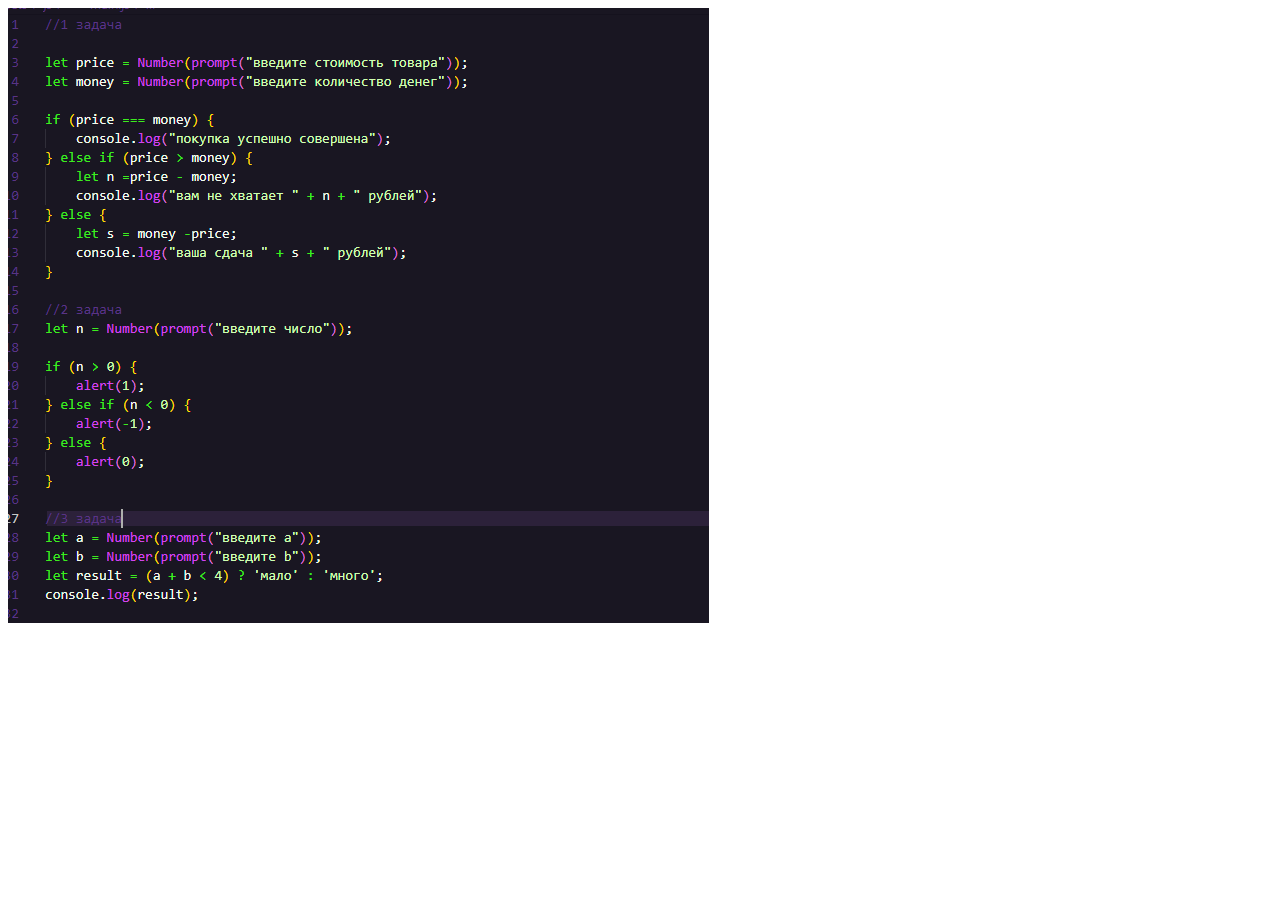
==== commit 8fca141d: "Add files via upload" ====
--- a/index.html
+++ b/index.html
@@ -7,6 +7,6 @@
     <script src="assets/js/main.js"></script>
 </head>
 <body>
-    
+    <img src="assets/img/image.png" alt="">
 </body>
 </html>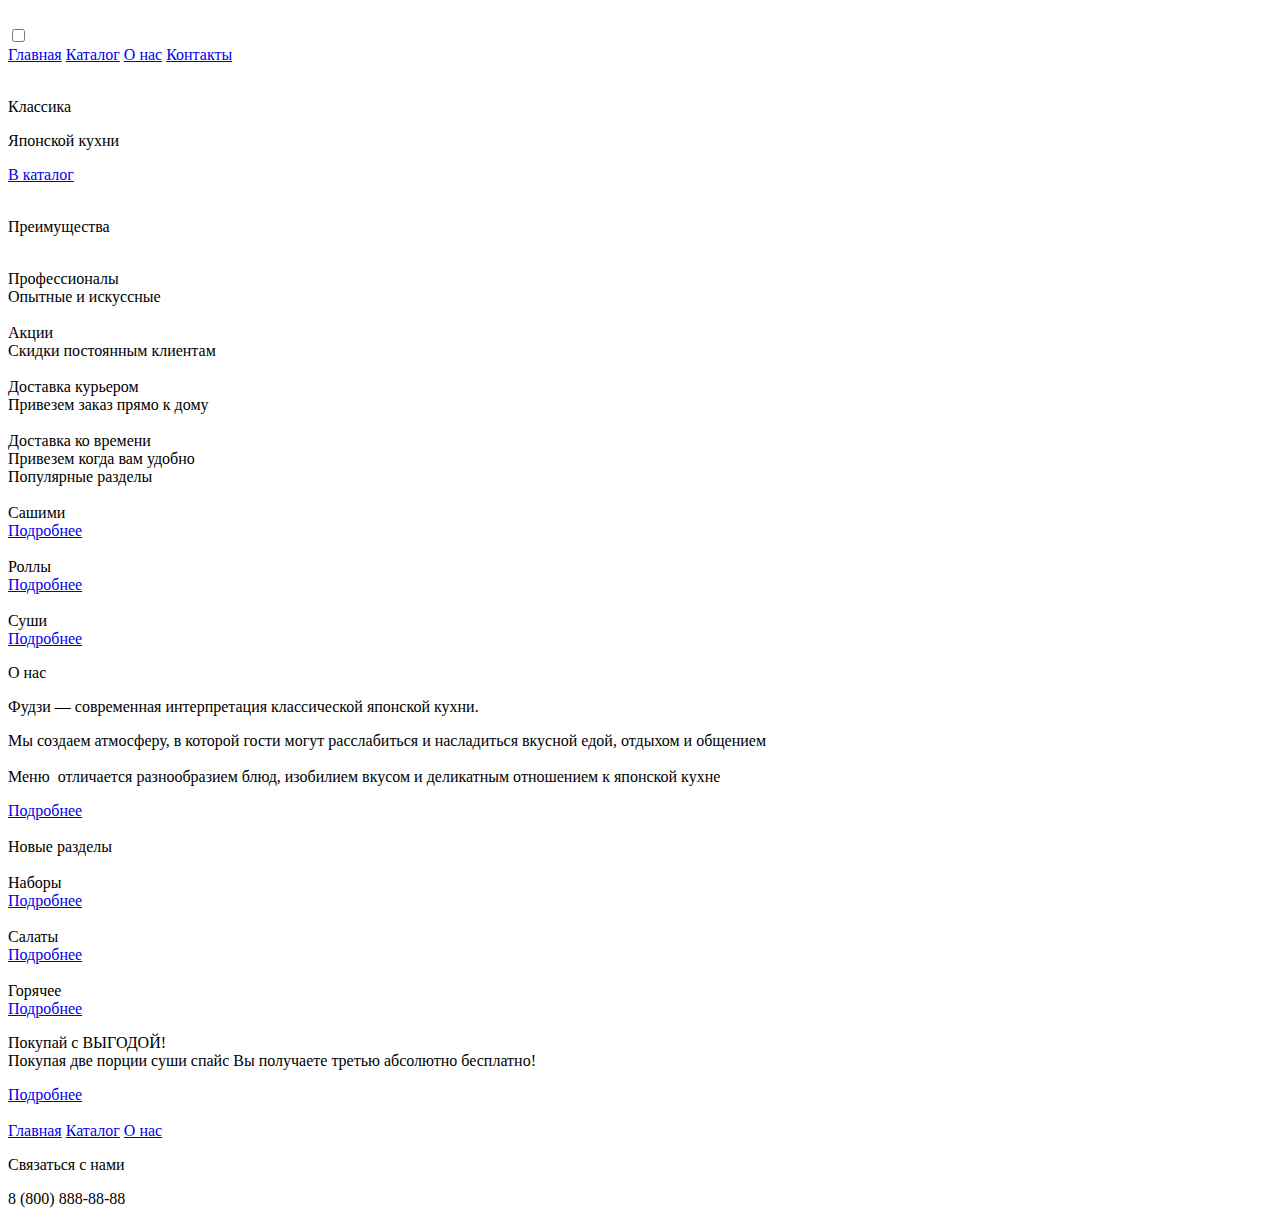
==== commit c18a3a3c: "Add files via upload" ====
--- a/index.html
+++ b/index.html
@@ -1,12 +1,228 @@
-<!DOCTYPE html>
+ <!DOCTYPE html>
 <html lang="ru">
+
 <head>
     <meta charset="UTF-8">
     <meta name="viewport" content="width=device-width, initial-scale=1.0">
-    <title>Document</title>
-    <script src="assets/js/main.js"></script>
+    <title>Фудзи</title>
+    <link rel="stylesheet" href="assets/css/style.css">
+    <link rel="shortcut icon" href="assets/img/header/logo.png" type="image/x-icon">
 </head>
+
 <body>
-    <img src="assets/img/image.png" alt="">
+    <!-- header -->
+    <header>
+        <div class="header_inner container">
+            <div class="logo"><img src="assets/img/header/logo.png" alt=""></div>
+            <div class="header_nav">
+                <input type="checkbox" id="burger">
+                <label for="burger">
+                    <span></span>
+                </label>
+                <div class="nav_menu">
+                    <a href="#">Главная</a>
+                    <a href="#">Каталог</a>
+                    <a href="#">О нас</a>
+                    <a href="#">Контакты</a>
+                    <div class="header_buttons">
+                        <a href="#"><img src="assets/img/header/user.png" alt=""></a>
+                        <a href="#"><img src="assets/img/header/cart.png" alt=""></a>
+                    </div>
+                </div>
+            </div>
+            
+        </div>
+    </header>
+    <!-- header -->
+    <!-- banner -->
+    <div class="banner">
+
+        <div class="banner_inner">
+            <div class="bar"></div>
+            <div class="banner_card container">
+                <div class="left_banner">
+                    <div class="banner_text">
+                        <p class="title_banner">Классика</p>
+                    <p class="text_banner">Японской кухни</p>
+                    </div>
+                    
+                    <a class="banner_btn" href="#">В каталог</a>
+                </div>
+                <div class="right_banner">
+                    <img src="assets/img/banner/banner_img.png" alt="">
+                </div>
+            </div>
+        </div>
+    </div>
+    <!-- banner -->
+    <!-- adv -->
+    <div class="adv">
+        <div class="adv_title">
+            <p>Преимущества</p>
+        </div>
+        <div class="adv_inner container">
+            <div class="card_top">
+                <div class="adv_card">
+                    <div class="adv_left">
+                        <img src="assets/img/adv/prof.png" alt="">
+                    </div>
+                    <div class="adv_right">
+                        <div class="adv_card_title">Профессионалы</div>
+                        <div class="adv_card_text">Опытные и искуссные</div>
+                    </div>
+                </div>
+                <div class="adv_card">
+                    <div class="adv_left">
+                        <img src="assets/img/adv/disc.png" alt="">
+                    </div>
+                    <div class="adv_right">
+                        <div class="adv_card_title">Акции</div>
+                        <div class="adv_card_text">Скидки постоянным клиентам</div>
+                    </div>
+
+                </div>
+            </div>
+            <div class="card_bot">
+                <div class="adv_card">
+                    <div class="adv_left">
+                        <img src="assets/img/adv/deliver.png" alt="">
+                    </div>
+                    <div class="adv_right">
+                        <div class="adv_card_title">Доставка курьером</div>
+                        <div class="adv_card_text">Привезем заказ прямо к дому</div>
+                    </div>
+
+                </div>
+                <div class="adv_card">
+                    <div class="adv_left">
+                        <img src="assets/img/adv/time.png" alt="">
+                    </div>
+                    <div class="adv_right">
+                        <div class="adv_card_title">Доставка ко времени</div>
+                        <div class="adv_card_text">Привезем когда вам удобно</div>
+                    </div>
+
+                </div>
+            </div>
+        </div>
+    </div>
+    <!-- adv -->
+    <!-- pop -->
+    <div class="pop">
+        <div class="pop_title">Популярные разделы</div>
+        <div class="pop_inner container">
+            <div class="pop_card">
+                <img src="assets/img/pop/sashimi.png" alt="">
+                <div class="pop_card_title">Сашими</div>
+                <a class="pop_btn" href="#">Подробнее</a>
+            </div>
+            <div class="pop_card">
+                <img src="assets/img/pop/roll.png" alt="">
+                <div class="pop_card_title">Роллы</div>
+                <a class="pop_btn" href="#">Подробнее</a>
+            </div>
+            <div class="pop_card_">
+                <img src="assets/img/pop/sushi.png" alt="">
+                <div class="pop_card_title_">Суши</div>
+                <a class="pop_btn_" href="#">Подробнее</a>
+            </div>
+        </div>
+    </div>
+    <!-- pop -->
+
+    <!-- about -->
+    <div class="about">
+        <div class="about_inner ">
+            <div class="bar_"></div>
+            <div class="about_card container">
+                <div class="card_content">
+                    <div class="about_left">
+                        <p class="about_title">О нас</p>
+                        <p class="about_sub_title">Фудзи — современная интерпретация классической японской кухни.</p>
+                        <p class="about_text">Мы создаем атмосферу, в которой гости могут расслабиться и насладиться
+                            вкусной едой, отдыхом и общением
+                            <br><br>
+                            Меню  отличается разнообразием блюд, изобилием вкусом и деликатным отношением к японской
+                            кухне
+                        </p>
+                        <a href="#" class="about_btn">Подробнее</a>
+                    </div>
+                    <div class="about_right">
+                        <img src="assets/img/about/Sushi sensation_ A bird's Eye view of delectable rolls on a platter 1.png"
+                            alt="">
+                    </div>
+                </div>
+
+            </div>
+        </div>
+    </div>
+    <!-- about -->
+
+
+    <!-- new -->
+    <div class="new">
+        <div class="new_title">Новые разделы</div>
+        <div class="new_inner container">
+            <div class="new_card">
+                <img src="assets/img/new/Rectangle 7.png" alt="">
+                <div class="new_card_title">Наборы</div>
+                <a class="new_btn" href="#">Подробнее</a>
+            </div>
+            <div class="new_card">
+                <img src="assets/img/new/Rectangle 8.png" alt="">
+                <div class="new_card_title">Салаты</div>
+                <a class="new_btn" href="#">Подробнее</a>
+            </div>
+            <div class="new_card_">
+                <img src="assets/img/new/Rectangle 9.png" alt="">
+                <div class="new_card_title_">Горячее</div>
+                <a class="new_btn_" href="#">Подробнее</a>
+            </div>
+        </div>
+    </div>
+    <!-- new -->
+
+
+    <!-- event -->
+    <div class="event">
+        <div class="event_inner ">
+            <div class="event_inner_card">
+                <div class="event_content container">
+                    <div class="event_top ">
+                        <p>Покупай с ВЫГОДОЙ! <br>
+                            Покупая две порции суши спайс Вы получаете третью абсолютно бесплатно!</p>
+                    </div>
+                    <div class="event_bot">
+                        <a href="#">Подробнее</a>
+                    </div>
+                </div>
+
+            </div>
+        </div>
+    </div>
+    <!-- event -->
+
+
+    <!-- footer -->
+     <div class="footer">
+        <div class="footer_inner container">
+            <div class="footer_logo"><img src="assets/img/header/logo.png" alt="">
+             </div>
+            <div class="footer_nav">
+                <div class="nav_menu">
+                    <a href="#">Главная</span></a>
+                    <a href="#">Каталог</a>
+                    <a href="#">О нас</a>
+                </div>
+            </div>
+            <div class="footer_buttons">
+                <p class="contact">Связаться с нами</p>
+                <p class="phone">8 (800) 888-88-88</p>
+    
+            </div>
+        </div>
+     </div>
+     <!-- footer -->
 </body>
+
 </html>